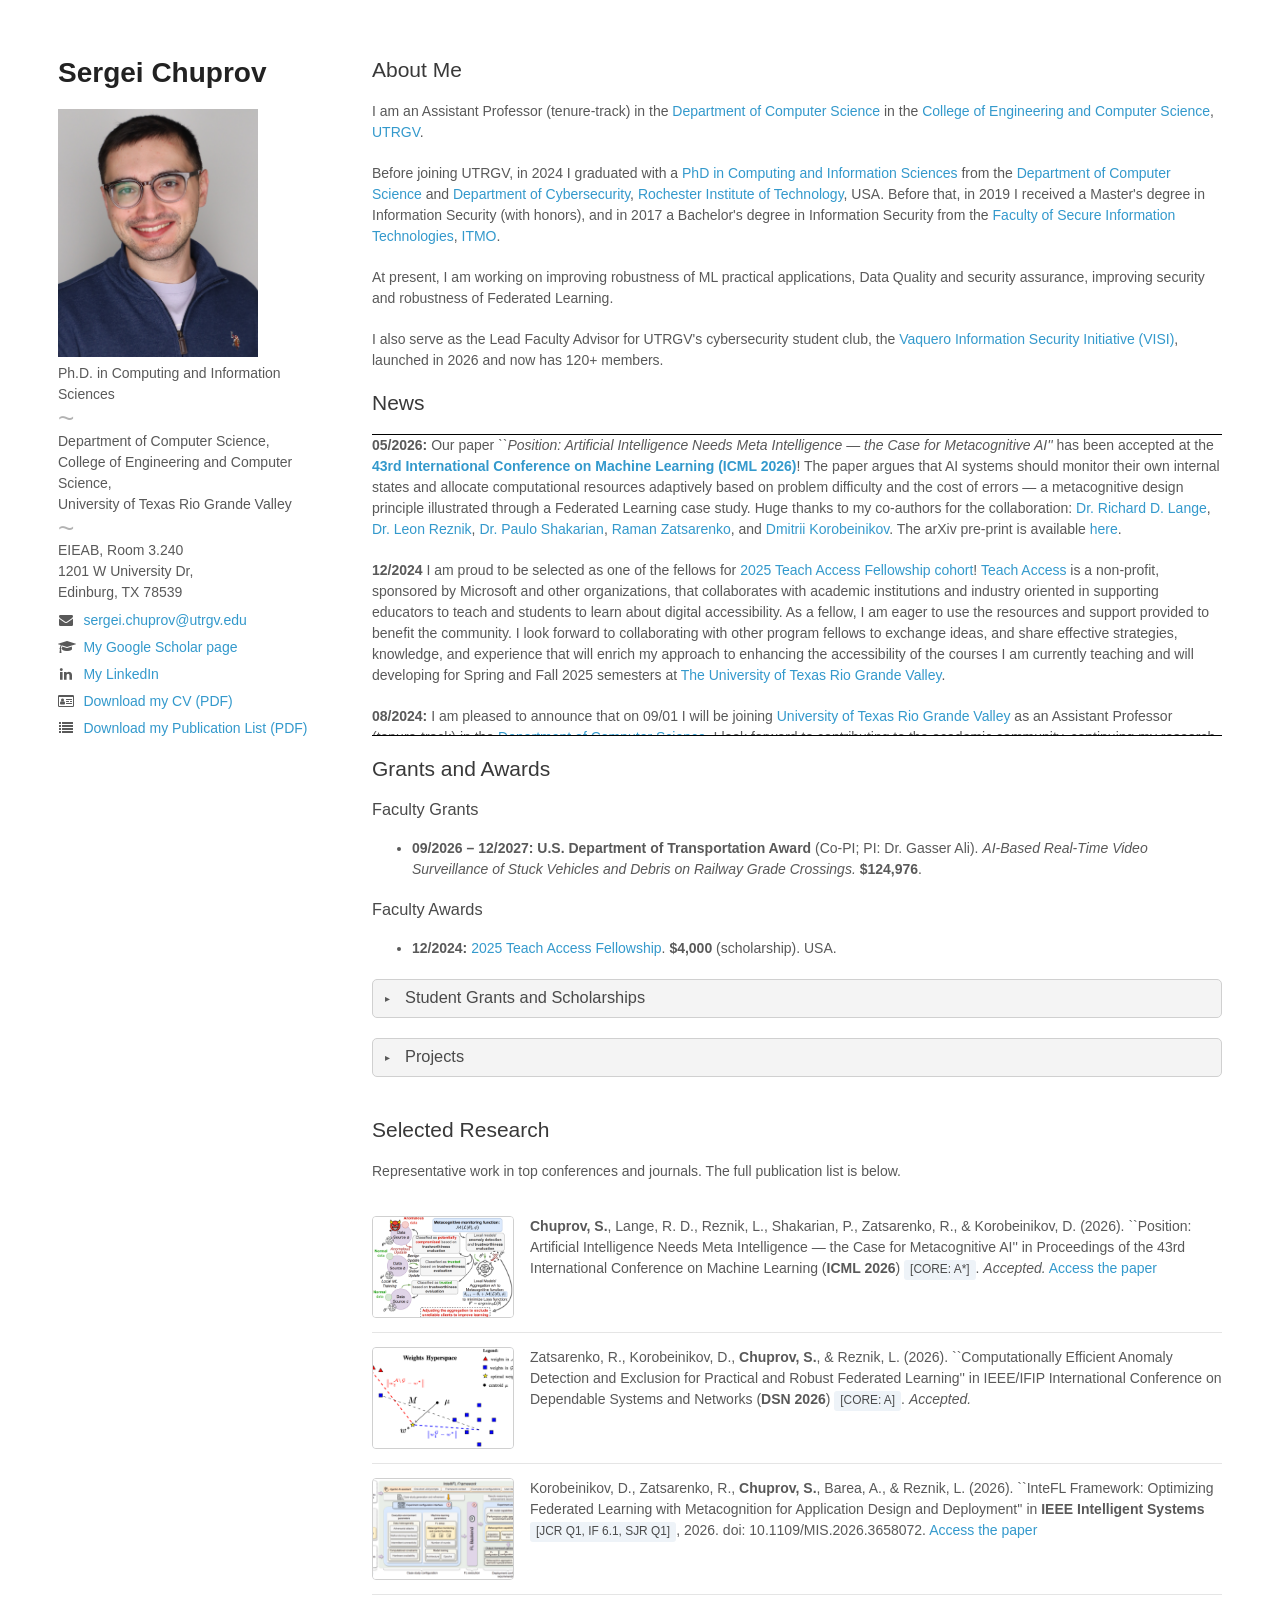
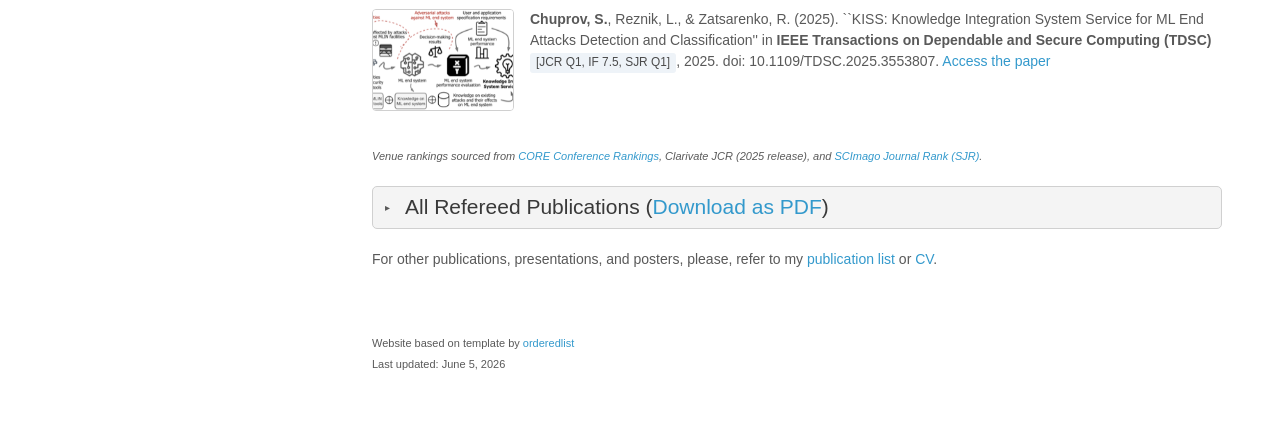
==== index.html @ 22e79136 "feat(web): add 13 project & paper thumbnails (resized to <=400px)" ====
<!doctype html>
<html lang="en">

<head>
  <meta charset="utf-8">
  <meta http-equiv="X-UA-Compatible" content="chrome=1">
  <meta name="keywords" content="Sergei Chuprov">
  <meta name="robots" content="all">
  <title>Sergei Chuprov Homepage</title>

  <link rel="stylesheet" href="assets/css/styles.css">
  <link rel="stylesheet" href="assets/css/pygment_trac.css">
  <link rel="stylesheet" href="assets/css/font-awesome/css/font-awesome.min.css">
  <meta name="viewport" content="width=device-width, initial-scale=1">
  <!--[if lt IE 9]>
    <script src="//html5shiv.googlecode.com/svn/trunk/html5.js"></script>
    <![endif]-->
</head>

<body>
  <a href="#main" class="skip-link">Skip to main content</a>
  <div class="wrapper">
    <header>
      <h1><b>Sergei Chuprov</b></h1>

      <a href="assets/img/u184558.jpg" target="_blank" rel="noopener noreferrer"><img src="assets/img/figures/u184558.jpg" alt="Sergei Chuprov"
          title="Sergei Chuprov" width="200" /></a>
      <p>Ph.D. in Computing and Information Sciences</p>
      <p class="header-divider" aria-hidden="true">~</p>
      <p>Department of Computer Science,<br>
        College of Engineering and Computer Science,<br>
        University of Texas Rio Grande Valley
      </p>
      <p class="header-divider" aria-hidden="true">~</p>
      <p>EIEAB, Room 3.240<br>
        1201 W University Dr,<br>
        Edinburg, TX 78539
      </p>
      <ul class="contact-list">
        <li>
          <i class="fa fa-envelope" aria-hidden="true"></i>
          <span class="sr-only">Email:</span>
          <a href="mailto:sergei.chuprov@utrgv.edu">sergei.chuprov@utrgv.edu</a>
        </li>
        <li>
          <i class="fa fa-graduation-cap" aria-hidden="true"></i>
          <a href="https://scholar.google.com/citations?hl=en&authuser=1&user=IpuSnGwAAAAJ"
            target="_blank" rel="noopener noreferrer">My Google Scholar page</a>
        </li>
        <li>
          <i class="fa fa-linkedin" aria-hidden="true"></i>
          <a href="https://www.linkedin.com/in/sergei-chuprov-889053174/" target="_blank"
            rel="noopener noreferrer">My LinkedIn</a>
        </li>
        <li>
          <i class="fa fa-id-card-o" aria-hidden="true"></i>
          <a href="https://github.com/sergeichuprov/isslab/raw/main/assets/docs/CV_Sergei_Chuprov.pdf"
            target="_blank" rel="noopener noreferrer">Download my CV (PDF)</a>
        </li>
        <li>
          <i class="fa fa-list" aria-hidden="true"></i>
          <a href="https://github.com/sergeichuprov/isslab/raw/main/assets/docs/Publications_Sergei_Chuprov.pdf"
            target="_blank" rel="noopener noreferrer">Download my Publication List (PDF)</a>
        </li>
      </ul>
    </header>
    <section id="main" role="main">
      <h2>About Me</h2>

      <p>I am an Assistant Professor (tenure-track) in the <a href="https://www.utrgv.edu/csci/"
          target="_blank" rel="noopener noreferrer">Department of Computer Science</a> in the <a href="https://www.utrgv.edu/cecs/index.htm"
          target="_blank" rel="noopener noreferrer">College of Engineering and Computer Science</a>, <a href="https://www.utrgv.edu/"
          target="_blank" rel="noopener noreferrer">UTRGV</a>.</p>

      <p>Before joining UTRGV, in 2024 I graduated with a <a
          href="https://www.rit.edu/study/computing-and-information-sciences-phd" target="_blank" rel="noopener noreferrer">PhD in Computing and
          Information Sciences</a> from the <a href="https://www.rit.edu/computing/department-computer-science"
          target="_blank" rel="noopener noreferrer">Department of Computer Science</a> and <a href="https://www.rit.edu/cybersecurity/"
          target="_blank" rel="noopener noreferrer">Department of Cybersecurity</a>, <a href="https://www.rit.edu/" target="_blank" rel="noopener noreferrer">Rochester
          Institute of Technology</a>, USA. Before that, in 2019 I received a Master's degree in Information Security
        (with honors), and in 2017 a Bachelor's degree in Information Security from the <a
          href="https://en.itmo.ru/en/faculty/105/Faculty_of_Secure_Information_Technologies.htm"
          target="_blank" rel="noopener noreferrer">Faculty of Secure Information Technologies</a>, <a href="https://en.itmo.ru/"
          target="_blank" rel="noopener noreferrer">ITMO</a>.</p>

      <p>At present, I am working on improving robustness of ML practical applications, Data Quality and security
        assurance, improving security and robustness of Federated Learning.</p>

      <p>I also serve as the Lead Faculty Advisor for UTRGV's cybersecurity student club, the <a
          href="https://vaqueroisi.org/" target="_blank" rel="noopener noreferrer">Vaquero Information Security
          Initiative (VISI)</a>, launched in 2026 and now has 120+ members.</p>

      <h2 id="news-heading">News</h2>

      <div tabindex="0" role="region" aria-labelledby="news-heading"
        style="height:300px;overflow:scroll;overflow-y:scroll;overflow-x:hidden;border-bottom:1px solid black;border-top:1px solid black;">

        <p><b>05/2026:</b> Our paper <i>``Position: Artificial Intelligence Needs Meta
            Intelligence &mdash; the Case for Metacognitive AI''</i> has been accepted at the <a
            href="https://icml.cc/Conferences/2026" target="_blank" rel="noopener noreferrer"><b>43rd International
              Conference on Machine Learning (ICML 2026)</b></a>! The paper argues that AI systems should monitor
          their own internal states and allocate computational resources adaptively based on problem difficulty and the
          cost of errors &mdash; a metacognitive design principle illustrated through a Federated Learning case study.
          Huge thanks to my co-authors for the collaboration: <a
            href="https://www.rit.edu/directory/rdlvcs-richard-lange" target="_blank"
            rel="noopener noreferrer">Dr.&nbsp;Richard D. Lange</a>, <a href="https://www.cs.rit.edu/~lr/"
            target="_blank" rel="noopener noreferrer">Dr.&nbsp;Leon Reznik</a>, <a
            href="https://ecs.syracuse.edu/faculty-staff/paulo-shakarian" target="_blank"
            rel="noopener noreferrer">Dr.&nbsp;Paulo Shakarian</a>, <a
            href="https://www.linkedin.com/in/raman-zatsarenko/" target="_blank" rel="noopener noreferrer">Raman
            Zatsarenko</a>, and <a href="https://www.linkedin.com/in/dmitrii-korobeinikov" target="_blank"
            rel="noopener noreferrer">Dmitrii Korobeinikov</a>. The arXiv pre-print is available <a
            href="https://arxiv.org/abs/2605.15567" target="_blank" rel="noopener noreferrer">here</a>.</p>

        <p><b>12/2024</b> I am proud to be selected as one of the fellows for <a
            href="https://teachaccess.org/teach-access-fellowship-program/" target="_blank" rel="noopener noreferrer">2025 Teach Access Fellowship
            cohort</a>! <a href="https://teachaccess.org/teach-access-fellowship-program/" target="_blank" rel="noopener noreferrer">Teach
            Access</a> is a non-profit, sponsored by Microsoft and other organizations, that collaborates with academic
          institutions and industry oriented in supporting educators to teach and students to learn about digital
          accessibility. As a fellow, I am eager to use the resources and support provided to benefit the community. I
          look forward to collaborating with other program fellows to exchange ideas, and share effective strategies,
          knowledge, and experience that will enrich my approach to enhancing the accessibility of the courses I am
          currently teaching and will developing for Spring and Fall 2025 semesters at <a href="https://www.utrgv.edu/"
            target="_blank" rel="noopener noreferrer">The University of Texas Rio Grande Valley</a>.</p>

        <p><b>08/2024:</b> I am pleased to announce that on 09/01 I will be joining <a href="https://www.utrgv.edu/"
            target="_blank" rel="noopener noreferrer">University of Texas Rio Grande Valley</a> as an Assistant Professor (tenure-track) in the <a
            href="https://www.utrgv.edu/csci/" target="_blank" rel="noopener noreferrer">Department of Computer Science</a>. I look forward to
          contributing to the academic community, continuing my research in AI/ML security and robustness, and working
          alongside the outstanding faculty team headed by Dr. <a
            href="https://www.utrgv.edu/csci/faculty/emmett-tomai/index.htm" target="_blank" rel="noopener noreferrer">Emmet Tomai</a>, the
          Department Chair.</p>

        <p><b>04/2024:</b> On 04/29, my PhD dissertation defense has commenced (<b>successfully</b>) at RIT. This is an
          important milestone in my life, which has been achieved through the years of hard but truly inspiring,
          passionate, and rewarding work of solving challenging problems and building my unique knowledge and skill
          sets. Success is rarely achieved in isolation, and this dissertation would not have been possible without the
          unwavering support and guidance of a remarkable group of individuals, who significantly contributed to shaping
          and maturing my research endeavor, including my advisor, Dr. <a href="https://www.cs.rit.edu/~lr/"
            target="_blank" rel="noopener noreferrer">Leon Reznik</a>, and my PhD dissertation committee members: Dr. <a
            href="https://www.rit.edu/directory/ixdics-ivan-de-oliveira-nunes" target="_blank" rel="noopener noreferrer">Ivan De Oliveira
            Nunes</a>, Dr. <a href="https://www.rit.edu/directory/sprics-stanislaw-radziszowski"
            target="_blank" rel="noopener noreferrer">Stanislaw Radziszowski</a>, and Dr. <a
            href="https://www.sacredheart.edu/phonebook/igor-khokhlov.php" target="_blank" rel="noopener noreferrer">Igor Khohklov</a>.
          I extend my deepest gratitude for the help in maturing myself as a researcher, and for the opportunity to have
          a collaboration with them to: Dr. Ernest Fokoue, Dr. Richard Zanibbi, Dr. Roman Yampolskiy, Dr. Sergey
          Lyshevski, Dr. Garegin Grigoryan, Dr. Haibo Yang, Dr. Ilia Viksnin, Dr. Igor Komarov, Raman Zatsarenko,
          Dmitrii Korobeinikov, Harshil Patel, Anirudh Narayanan, Shivam Mahajan, Chirayu Anil Marathe, Moinuddin Memon,
          Kartavya Manojbhai Bhatt, Rahul Ganesh, Matthew Hyland, John Flory, Antoun Obeid, Akshaya Nandkishor Satam,
          Srujan Shetty, Ruslan Gataullin, Iuliia Kim, Egor Marinenkov, Pavel Belyaev, Evgenii Neverov, Nikita Tursukov,
          Eduard Lazarev, Timofey Melnikov, Maria Usova, Julia Lyakhovenko, Dr. Kseniya Salakhutdinova, and many others.
          <b>To all of you, my deepest gratitude!</b>
          <br>
          <a href="assets/img/figures/photo_2024-07-29_18-12-20.jpg" target="_blank" rel="noopener noreferrer"><img
              src="assets/img/figures/photo_2024-07-29_18-12-20.jpg" alt="Graduation photo" height="240"></a>
        </p>

        <p><b>09/2023:</b> I am excited to announce that Dr. <a href="https://www.cs.rit.edu/~lr/"
            target="_blank" rel="noopener noreferrer">Reznik</a> and myself are starting our new (2023-2026) research project funded by NSF:
          <b>Collaborative research: IDEAS lab: ETAUS: Smarter Microbial Observatories for Realtime ExperimentS
            (SMORES).</b> This big ($1.5M) project will be performed in collaboration between Harvard University, RIT,
          Florida International University and University of Georgia. It involves studies and practical work in biology,
          AI and engineering as well as field underwater experiments in Florida and California. The project will study
          marine sediments, which play a critical role in natural carbon sequestration. We propose to develop a novel
          seafloor sensor/sampler array to better understand how tidal pumping and subsurface currents influence
          seafloor oxygenation and sedimentary carbon cycling. Our team will be responsible for developing smarter
          control systems that use ML models and techniques to understand how to make intelligent predictions about when
          and where to best sense/sample based on the historical and real-time data.
        </p>

        <p><b>06/2023:</b> On 06/14, I had the opportunity to serve as a <a href="assets/img/Certificate.png"
            target="_blank" rel="noopener noreferrer">volunteer judge</a> for the students' science projects presented at the international <a
            href="https://geniusolympiad.org/index.html" target="_blank" rel="noopener noreferrer">GENIUS Olympiad</a> held at RIT. With students
          coming from all over the world, the event was an amazing platform for cultural exchange and development! The
          opportunity to serve as a judge was extremely beneficial for me in various ways. I was excited and pleased to
          enhance my knowledge about approaches to sustainable environmental problems in different world regions, as
          well as improve my skills in project evaluation and grading, which I will definitely leverage in my future
          career. I had a chance to talk with many students about their projects, and I was astonished by their
          confidence, knowledge, and the employed efforts on the problems they are working on! I firmly believe that
          such olympiads and contests are indeed fundamental and advantageous in the early stage to motivate future
          professionals in their endeavors to make our world better.</p>

        <p><b>06/2023:</b> From 06/05 to 06/06 I had a great opportunity to present our recent research results at the
          <a href="https://cai.ieee.org/2023/" target="_blank" rel="noopener noreferrer">IEEE CAI 2023</a> conference happened in Santa Clara, CA.
          I presented two research papers there: <i>Federated Learning for Robust Computer Vision in Intelligent
            Transportation Systems (Chuprov, S., <a href="https://www.linkedin.com/in/kartavyabhatt/"
              target="_blank" rel="noopener noreferrer">Bhatt, K.M.</a>, & <a href="https://www.rit.edu/directory/lrvcs-leon-reznik"
              target="_blank" rel="noopener noreferrer">Reznik, L.</a>)</i>; and <i>Federated Learning with Trust Evaluation for Industrial
            Applications (Chuprov, S., <a href="https://www.linkedin.com/in/moinuddin-memon/" target="_blank" rel="noopener noreferrer">Memon,
              M.</a>, & <a href="https://www.rit.edu/directory/lrvcs-leon-reznik" target="_blank" rel="noopener noreferrer">Reznik, L.</a>)</i>.
          The second paper was included into the <b>10 best conference's papers list</b> based on the reviews, and
          <b>was selected for the oral presentation</b> during the technical sessions. I want to express the most
          sincere gratitude to the IEEE CAI'23 organizers and reviewers for this incredible privilege, and to the
          amazing public for their attention and the chance to obtain useful feedback and aspects for the future work
          from the Q&A discussion. In addition, I want to congratulate my co-authors and thank them for their valuable
          contributions: Kartavya, Moinuddin, and Dr. Reznik! Without you, these papers would not be possible.

          <br>

          <a href="assets/img/figures/HBP04802.jpg" target="_blank" rel="noopener noreferrer"><img src="assets/img/figures/HBP04802_optimized.jpg"
              alt="Photo from the CAI'23 (1)" width="300" loading="lazy"></a>
          <a href="assets/img/figures/HBP05993.jpg" target="_blank" rel="noopener noreferrer"><img src="assets/img/figures/HBP05993_optimized.jpg"
              alt="Photo from the CAI'23 (2)" width="300" loading="lazy"></a>

        </p>

        <p><b>05/2023:</b> Our paper, ``<a href="https://www.mdpi.com/2076-3417/13/9/5735" target="_blank" rel="noopener noreferrer">Robust
            Autonomous Vehicle Computer-Vision-Based Localization in Challenging Environmental Conditions</a>'' has been
          finally published in the ``<a
            href="https://www.mdpi.com/journal/applsci/special_issues/Autonomous_Transport_Vehicles"
            target="_blank" rel="noopener noreferrer">Challenges in the Guidance, Navigation and Control of Autonomous and Transport
            Vehicles</a>'' <em><b><span style="color: #ff0000">Special Issue</span></b></em>, MDPI Applied Sciences
          Journal.</p>

        <p><b>04/2023:</b> From 04/21 to 04/22 I had been privileged to participate in <a
            href="https://community.amstat.org/rochester/events/upstats-2023" target="_blank" rel="noopener noreferrer">UPSTAT 2023 conference</a>
          that took place at the Rochester Institute of Technology. At the event, I presented our work ``Enhancing
          Federated Learning Security with Reputation and Trust-Based Indicators'' authored by myself, Prof. Leon
          Reznik, and Moinuddin Memon (both affiliated with RIT). I am thrilled to announce that <b>our work won the
            Gold Medal</b> in the poster session! I want to express our deep gratitude to the UPSTAT'23 Organizing
          Committee and to all conference's participants!</p>

        <p><b>01/2023:</b> From 01/23 to 01/27 I had an honor to participate in <a
            href="https://www.powderwireless.net/mww2023" target="_blank" rel="noopener noreferrer">POWDER-RENEW Mobile and Wireless Week 2023</a>
          at the University of Utah, Salt Lake City. The event was diligently organized by the POWDER team and was full
          of novel and useful knowledge and hands-on practical tutorials on how to work with the POWDER platform. POWDER
          team-members were really friendly and eager to help in case of any questions and issues. During the event, I
          have developed both my personal skills and knowledge, and also new collaborations with other participants,
          which will definitely help me to advance my further research. Greatly appreciate POWDER team vigilance and
          organization, and looking forward to the next year event!

          <br>

          <a href="assets/img/PWDR_1.jpeg" target="_blank" rel="noopener noreferrer"><img src="assets/img/PWDR_1_optimized.jpg"
              alt="Photo from the MWW2023 (1)" width="300" loading="lazy"></a>
          <a href="assets/img/PWDR_2.jpeg" target="_blank" rel="noopener noreferrer"><img src="assets/img/PWDR_2_optimized.jpg"
              alt="Photo from the MWW2023 (2)" width="300" loading="lazy"></a>

        </p>

        <p><b>11/2022:</b> From 10/30 to 11/02 I had an amazing time in Dallas, TX, participating in 2022 IEEE Sensors
          conference. Any conference is about people, and the Sensors community definitely proves this thesis! So many
          engaging talks and interesting speakers. I also presented our two papers, which you can find below in
          Conference Proceedings section.</p>

        <p><b>08/2022:</b> I am happy to announce that our paper ``<a
            href="https://www.mdpi.com/2073-8994/14/8/1580/htm" target="_blank" rel="noopener noreferrer">Study on Destructive Informational
            Impact in Unmanned Aerial Vehicles Intergroup Communication</a>'' has been finally published in the MDPI
          Symmetry Journal's Special Issue <em>``Symmetry in Distributed Algorithms and Parallel Algorithms and Their
            Applications''</em>. I want to thank all the co-authors contributed to this paper: Egor, Nikita, Iuliia, and
          Ilia - congrats!</p>

        <p><b>07/2022:</b> Congrats to my colleague, Dr. <a href="https://www.researchgate.net/profile/Ilia-Viksnin"
            target="_blank" rel="noopener noreferrer">Ilia Viksnin</a>, who have recently published his co-authored book in Russian:
          <em>``Unmanned Aerial Vehicles Safety: Informational, Functional and Criminal Law Aspects''</em>! The book
          discusses issues in understanding the responsibility for unmanned autonomous vehicles safety accidents, and
          proposes interesting insights related to the topic. I also contributed to the book publishing process by
          assisting with the editing and proofreading. Please, use <a href="http://www.igpran.ru/newsall/8752/"
            target="_blank" rel="noopener noreferrer">this link</a> for the reference.
        </p>

        <p><b>05/2022:</b> I am happy to announce that I have completed my first Ph.D. year at RIT and successfully
          passed the Research Potential Assessment. I want to kindly thank all who have been helping me in this journey,
          especially, my pre-assessment committee members: Dr. <a
            href="https://www.rit.edu/directory/ixdics-ivan-de-oliveira-nunes" target="_blank" rel="noopener noreferrer">De Oliveira Nunes</a>,
          Dr. <a href="https://www.rit.edu/directory/sprics-stanislaw-radziszowski" target="_blank" rel="noopener noreferrer">Radziszowski</a>,
          and my advisor Dr. <a href="https://www.cs.rit.edu/~lr/" target="_blank" rel="noopener noreferrer">Reznik</a>.</p>

        <p><b>08/2021:</b> I am starting my Ph.D. in Computing and Information Sciences at RIT, under the supervision of
          Prof. <a href="https://www.cs.rit.edu/~lr/" target="_blank" rel="noopener noreferrer">Leon Reznik</a>.</p>
      </div>

      <br>

      <h2>Grants and Awards</h2>

      <h3>Faculty Grants</h3>
      <ul>
        <li><b>09/2026 &ndash; 12/2027:</b> <b>U.S. Department of Transportation Award</b> (Co-PI; PI: Dr. Gasser Ali).
          <em>AI-Based Real-Time Video Surveillance of Stuck Vehicles and Debris on Railway Grade Crossings.</em>
          <b>$124,976</b>.</li>
      </ul>

      <h3>Faculty Awards</h3>
      <ul>
        <li><b>12/2024:</b> <a href="https://teachaccess.org/teach-access-fellowship-program/" target="_blank"
            rel="noopener noreferrer">2025 Teach Access Fellowship</a>. <b>$4,000</b> (scholarship). USA.</li>
      </ul>

      <details class="collapsible-section">
        <summary><h3>Student Grants and Scholarships</h3></summary>
        <ul>
          <li><b>08/2022:</b> <b>Amazon AWS Cloud Credit for Research</b> (sole PI). Awarded an AWS research
            promotional credit for one year. <b>$4,000</b>. Rochester, NY, USA.</li>
          <li><b>06/2023:</b> IEEE CAI 2023 Student Conference Grant. Santa Clara, CA, USA.</li>
          <li><b>01/2023:</b> NSF grant that covers participation in <a href="https://www.powderwireless.net/mww2023"
              target="_blank" rel="noopener noreferrer">POWDER-RENEW Mobile and Wireless Week 2023</a>. Salt Lake
            City, UT, USA.</li>
          <li><b>05/2022:</b> IEEE INFOCOM Student Conference Grant. London, UK.</li>
          <li><b>2021&ndash;2023:</b> Rochester Institute of Technology PhD Research and Tuition Scholarship
            (3 years). Rochester, NY, USA.</li>
          <li><b>07/2022, 10/2019:</b> Saint-Petersburg's Academic and Industrial Institutions Students' Grant
            (2 times). St. Petersburg, Russia.</li>
          <li><b>05/2021:</b> Scholarship of the Russian Federation President for Students of Higher Education
            Universities Studying Abroad in 2021/2022 Academic Year. <b>$16,400</b>. St. Petersburg, Russia.</li>
          <li><b>2021, 2022:</b> Scholarship of the Russian Federation President and Government for the Students of
            Priority Education Directions (2 times). St. Petersburg, Russia.</li>
          <li><b>09/2019:</b> Scholarship of the Russian Federation Government. St. Petersburg, Russia.</li>
        </ul>
      </details>

      <div id="content">

        <details class="collapsible-section">
          <summary><h3>Projects</h3></summary>
          <ul class="project-list">
            <li class="project-item">
              <img class="project-thumb" src="assets/img/thumbnails/AI%20Based%20Real%20Time%20Video%20Surveillance%20of%20Stuck%20Vehicles%20and%20Debris%20on%20Railway%20Grade%20Crossings.png" alt=""
                onerror="this.onerror=null;this.src='assets/img/thumbnails/_placeholder.svg'" loading="lazy">
              <div class="project-text">
                <b>AI-Based Real-Time Video Surveillance of Stuck Vehicles and Debris on Railway Grade Crossings</b>
                (September 2026 - December 2027)
                <p>In this project, we develop AI/ML-based computer vision methods and software tools for real-time
                  detection of stuck vehicles and debris on railway grade crossings, improving railway safety and
                  reducing incident response times. I serve as Co-PI alongside the PI, Dr. Gasser Ali. The project is
                  supported by the U.S. Department of Transportation, $124,976.</p>
              </div>
            </li>

            <li class="project-item">
              <img class="project-thumb" src="assets/img/thumbnails/InteFL%20Framework%20Optimizing%20Federated%20Learning%20with%20Metacognition%20for%20Application%20Design%20and%20Deployment.png" alt=""
                onerror="this.onerror=null;this.src='assets/img/thumbnails/_placeholder.svg'" loading="lazy">
              <div class="project-text">
                <b>InteFL: Federated Learning Execution Framework</b> (2024 - present)
                <p>An open-source software framework for designing, deploying, and experimenting with Federated
                  Learning applications, with first-class support for integrating <em>metacognitive capabilities</em>
                  &mdash; allowing FL systems to monitor their own internal states, allocate resources adaptively, and
                  detect anomalous behavior across federated clients. The framework underpins our recent research
                  published at <b>ICML 2026</b> and in <b>IEEE Intelligent Systems</b>.<br>
                  <b>[<a href="https://github.com/dmitrykoro/fl-execution-framework" target="_blank"
                      rel="noopener noreferrer">GitHub: InteFL Framework</a>], [<a
                      href="https://arxiv.org/abs/2605.15567" target="_blank" rel="noopener noreferrer">ICML 2026
                      paper</a>], [<a href="https://ieeexplore.ieee.org/abstract/document/11366920" target="_blank"
                      rel="noopener noreferrer">IEEE Intelligent Systems paper</a>]</b>
                </p>
              </div>
            </li>

            <li class="project-item">
              <img class="project-thumb" src="assets/img/thumbnails/smores.png" alt=""
                onerror="this.onerror=null;this.src='assets/img/thumbnails/_placeholder.svg'" loading="lazy">
              <div class="project-text">
                <b>Collaborative research: IDEAS lab: ETAUS: Smarter Microbial Observatories for Realtime ExperimentS
                  (SMORES)</b> (2023 - present)
                <p>I contribute as a volunteer collaborator to this project, which involves the collaboration between
                  Harvard University, RIT, Florida International University, and the University of Georgia to study
                  marine sediments and their role in natural carbon sequestration, using AI and ML to optimize data
                  collection and predictions during field experiments. The project is supported by NSF award #2321652.
                </p>
              </div>
            </li>

            <li class="project-item">
              <img class="project-thumb" src="assets/img/thumbnails/Enhancing%20Security%20and%20Privacy%20of%20the%20Conventional%20Federated%20Learning.png" alt=""
                onerror="this.onerror=null;this.src='assets/img/thumbnails/_placeholder.svg'" loading="lazy">
              <div class="project-text">
                <b>Enhancing Security and Privacy of the Conventional Federated Learning</b> (September 2022 - July
                2024)
                <p>Our research introduces a Reputation and Trust-based technique to enhance Federated Learning (FL)
                  for industrial applications, addressing issues with anomalous local data. We validate our approach
                  using financial data, demonstrating its effectiveness. We also explore FL for robust computer vision
                  applications in Intelligent Transportation Systems (ITSs), evaluating model performance under varying
                  Data Quality conditions and providing recommendations for improved FL-based ITS solutions. The
                  project is supported by the United States Military Academy (USMA) and is accomplished under Grant
                  Number W911NF-20-1-0337.<br>
                  <b>[<a href="https://ieeexplore.ieee.org/document/10195142" target="_blank"
                      rel="noopener noreferrer">IEEE CAI 2023 - Trust Evaluation paper</a>], [<a
                      href="https://ieeexplore.ieee.org/document/10195053" target="_blank"
                      rel="noopener noreferrer">IEEE CAI 2023 - Federated CV paper</a>], [<a
                      href="https://ieeexplore.ieee.org/abstract/document/10578970" target="_blank"
                      rel="noopener noreferrer">IEEE AIIoT 2024 - Edge Training paper</a>], [<a
                      href="https://ieeexplore.ieee.org/abstract/document/10578967" target="_blank"
                      rel="noopener noreferrer">IEEE AIIoT 2024 - Trust-Based Anomaly Detection paper</a>], [<a
                      href="https://patents.google.com/patent/WO2024155819A1" target="_blank"
                      rel="noopener noreferrer">WIPO patent (WO2024155819A1)</a>]</b>
                </p>
              </div>
            </li>

            <li class="project-item">
              <img class="project-thumb" src="assets/img/thumbnails/Developing%20Methods%20and%20Tools%20for%20Machine%20Learning%20Robustness%20Assurance%20under%20Vulnerable%20Cyberinfrastructure%20and%20Varying%20Data%20Quality.png" alt=""
                onerror="this.onerror=null;this.src='assets/img/thumbnails/_placeholder.svg'" loading="lazy">
              <div class="project-text">
                <b>Developing Methods and Tools for Machine Learning Robustness Assurance under Vulnerable
                  Cyberinfrastructure and Varying Data Quality</b> (May 2022 - April 2024)
                <p>In this project, we develop methods and tools for enhancing ML applications robustness and security
                  of ML Integrated with Network (MLIN) systems. In contrast to other approaches, we consider MLINs
                  from the system integration perspective, and propose methods that tie MLIN components together into
                  an interrelated structure with the goal to improve its robustness to Data Quality variations. We
                  examined practical ML application use cases and employed real wireless network transmission with the
                  help of the <a href="https://powderwireless.net/" target="_blank" rel="noopener noreferrer">POWDER</a>
                  platform. The project is supported by the grant from the U.S. CRDF Global, award #G-202102-67515.<br>
                  <b>[<a href="https://ieeexplore.ieee.org/abstract/document/9798388" target="_blank"
                      rel="noopener noreferrer">IEEE INFOCOM 2022 paper</a>], [<a
                      href="https://ieeexplore.ieee.org/abstract/document/10279698" target="_blank"
                      rel="noopener noreferrer">IEEE ICC 2023 paper</a>], [<a
                      href="https://patents.google.com/patent/WO2024059625A1" target="_blank"
                      rel="noopener noreferrer">WIPO patent (WO2024059625A1)</a>]</b>
                </p>
              </div>
            </li>

            <li class="project-item">
              <img class="project-thumb" src="assets/img/thumbnails/Partisan%20Telegram%20Application%20and%20Operational%20Security%20Assessment.png" alt=""
                onerror="this.onerror=null;this.src='assets/img/thumbnails/_placeholder.svg'" loading="lazy">
              <div class="project-text">
                <b>Partisan Telegram Application and Operational Security Assessment</b> (February 2022 - July 2022)
                <p>In this project, we developed an open-source <a
                    href="https://public.opentech.fund/documents/Vulnerability_Assessment_Report_-_OpenTech_Fund_2.pdf"
                    target="_blank" rel="noopener noreferrer">report</a> on comprehensive security assessment of the
                  <a href="https://github.com/wrwrabbit/Partisan-Telegram-Android" target="_blank"
                    rel="noopener noreferrer">Partisan Telegram Android OS application</a>; conducted functional
                  analysis of the application's source code; investigated and verified vulnerabilities that
                  jeopardized user's privacy. The project was supported by the <a
                    href="https://www.opentech.fund/news/an-application-and-operational-security-assessment-of-partisan-telegram/"
                    target="_blank" rel="noopener noreferrer">Open Technology Fund</a>.<br>
                  <b>[<a
                      href="https://public.opentech.fund/documents/Vulnerability_Assessment_Report_-_OpenTech_Fund_2.pdf"
                      target="_blank" rel="noopener noreferrer">report</a>]</b>
                </p>
              </div>
            </li>

            <li class="project-item">
              <img class="project-thumb" src="assets/img/thumbnails/Enhancing%20Sensor%20Network%20Security%20with%20Reputation%20and%20Trust-Based%20Technique.png" alt=""
                onerror="this.onerror=null;this.src='assets/img/thumbnails/_placeholder.svg'" loading="lazy">
              <div class="project-text">
                <b>Enhancing Sensor Network Security with Reputation and Trust-Based Technique</b> (May 2021 - August
                2021)
                <p>In this project, we developed software and hardware tools that allow: modeling the communication
                  between real sensor devices; modeling malicious attacks against the quality of the communicated
                  data; verifying the effectiveness of the developed security solutions. The project was supported by
                  the Ministry of Science and Higher Education of the Russian Federation, #075-01024-21-02 (project
                  FSEE-2021-0014).<br>
                  <b>[<a href="https://ieeexplore.ieee.org/document/9592379" target="_blank"
                      rel="noopener noreferrer">IEEE SMDS 2021 paper</a>]</b>
                </p>
              </div>
            </li>

            <li class="project-item">
              <img class="project-thumb" src="assets/img/thumbnails/Development%20of%20Hardware%20and%20Software%20Modules%20for%20Critical%20Objects%20Monitoring%20over%20the%20Conditions%20of%20Uncertainty%20and%20Data%20Incompleteness%20for%20Malicious%20Attacks%20Prevention%20and%20Mitigation.png" alt=""
                onerror="this.onerror=null;this.src='assets/img/thumbnails/_placeholder.svg'" loading="lazy">
              <div class="project-text">
                <b>Development of Hardware and Software Modules for Critical Objects Monitoring over the Conditions of
                  Uncertainty and Data Incompleteness for Malicious Attacks Prevention and Mitigation</b> (September
                2019 - October 2020)
                <p>In this project, we developed intelligent security evaluation models, risk evaluation models and
                  methods, and software and hardware prototypes aimed at: detecting and preventing malicious attacks
                  against environmental sensor devices; decreasing ecological risks by predicting air pollutant
                  distribution areas. The project was conducted in a collaboration with industrial companies, and the
                  solutions were implemented by Murmansk Commercial Seaport OAO, Russia. The work was supported by the
                  Ministry of Science and Higher Education of the Russian Federation under the agreement
                  #05.605.21.0189.</p>
              </div>
            </li>

            <li class="project-item">
              <img class="project-thumb" src="assets/img/thumbnails/Development%20of%20a%20Quantum%20Secure%20Hybrid%20Platform%20for%20Distributed%20Cyber-Physical%20Systems%20Control.png" alt=""
                onerror="this.onerror=null;this.src='assets/img/thumbnails/_placeholder.svg'" loading="lazy">
              <div class="project-text">
                <b>Development of a Quantum Secure Hybrid Platform for Distributed Cyber-Physical Systems Control</b>
                (May 2018 - August 2019)
                <p>In this project, we developed multi-agent based security models and methods for mobile robotic
                  system equipped with quantum key generation facilities, and mobile robotic devices prototypes,
                  implemented at ITMO University, Russia, for further research and educational purposes. The work was
                  supported by the Government of Russian Federation, Grant 074-U01.</p>
              </div>
            </li>

            <li class="project-item">
              <img class="project-thumb" src="assets/img/thumbnails/Development%20of%20Experimental%20Testbed%20for%20Smart%20City%20Control%20and%20Security%20Algorithms%20Research%20and%20Verification.png" alt=""
                onerror="this.onerror=null;this.src='assets/img/thumbnails/_placeholder.svg'" loading="lazy">
              <div class="project-text">
                <b>Development of Experimental Testbed for Smart City Control and Security Algorithms Research and
                  Verification</b> (May 2018 - March 2019)
                <p>In this project, we developed physical testbed equipped with IoT communication facilities and 10
                  autonomous vehicle models for security and optimization algorithms testing and verification.<br>
                  <b>[<a href="https://www.mdpi.com/1996-1073/12/23/4527" target="_blank"
                      rel="noopener noreferrer">Energies 2019 paper</a>], [<a
                      href="https://ieeexplore.ieee.org/document/9221258" target="_blank"
                      rel="noopener noreferrer">IEEE WF-IoT 2020 paper</a>], [<a
                      href="https://vk.com/video-175152723_456239017" target="_blank"
                      rel="noopener noreferrer">video</a>]</b>
                </p>
              </div>
            </li>
          </ul>
        </details>

        <br>

        <h2>Selected Research</h2>
        <p>Representative work in top conferences and journals. The full publication list is below.
        </p>
        <ul class="selected-publications">
          <li>
            <img class="pub-thumb" src="assets/img/thumbnails/Position%20Artificial%20Intelligence%20Needs%20Meta%20Intelligence%20the%20Case%20for%20Metacognitive%20AI.png" alt=""
              onerror="this.onerror=null;this.src='assets/img/thumbnails/_placeholder.svg'" loading="lazy">
            <div class="pub-text">
              <b>Chuprov, S.</b>, Lange, R. D., Reznik, L., Shakarian, P., Zatsarenko, R., & Korobeinikov, D. (2026).
              ``Position: Artificial Intelligence Needs Meta Intelligence &mdash; the Case for Metacognitive AI'' in
              Proceedings of the 43rd International Conference on Machine Learning (<b>ICML 2026</b>) <span
                class="venue-rank">[CORE: A*]</span>. <em>Accepted.</em>
              <a href="https://arxiv.org/abs/2605.15567" target="_blank" rel="noopener noreferrer">Access the paper</a>
            </div>
          </li>
          <li>
            <img class="pub-thumb" src="assets/img/thumbnails/Computationally%20Efficient%20Anomaly%20Detection%20and%20Exclusion%20for%20Practical%20and%20Robust%20Federated%20Learning.png" alt=""
              onerror="this.onerror=null;this.src='assets/img/thumbnails/_placeholder.svg'" loading="lazy">
            <div class="pub-text">
              Zatsarenko, R., Korobeinikov, D., <b>Chuprov, S.</b>, & Reznik, L. (2026). ``Computationally Efficient
              Anomaly Detection and Exclusion for Practical and Robust Federated Learning'' in IEEE/IFIP International
              Conference on Dependable Systems and Networks (<b>DSN 2026</b>) <span class="venue-rank">[CORE:
                A]</span>. <em>Accepted.</em>
            </div>
          </li>
          <li>
            <img class="pub-thumb" src="assets/img/thumbnails/InteFL%20Framework%20Optimizing%20Federated%20Learning%20with%20Metacognition%20for%20Application%20Design%20and%20Deployment.png" alt=""
              onerror="this.onerror=null;this.src='assets/img/thumbnails/_placeholder.svg'" loading="lazy">
            <div class="pub-text">
              Korobeinikov, D., Zatsarenko, R., <b>Chuprov, S.</b>, Barea, A., & Reznik, L. (2026). ``InteFL Framework:
              Optimizing Federated Learning with Metacognition for Application Design and Deployment'' in <b>IEEE
                Intelligent Systems</b> <span class="venue-rank">[JCR Q1, IF 6.1, SJR Q1]</span>, 2026. doi:
              10.1109/MIS.2026.3658072. <a href="https://ieeexplore.ieee.org/abstract/document/11366920" target="_blank"
                rel="noopener noreferrer">Access the paper</a>
            </div>
          </li>
          <li>
            <img class="pub-thumb" src="assets/img/thumbnails/KISS%20Knowledge%20Integration%20System%20Service%20for%20ML%20End%20Attacks%20Detection%20and%20Classification.png" alt=""
              onerror="this.onerror=null;this.src='assets/img/thumbnails/_placeholder.svg'" loading="lazy">
            <div class="pub-text">
              <b>Chuprov, S.</b>, Reznik, L., & Zatsarenko, R. (2025). ``KISS: Knowledge Integration System Service for
              ML End Attacks Detection and Classification'' in <b>IEEE Transactions on Dependable and Secure Computing
                (TDSC)</b> <span class="venue-rank">[JCR Q1, IF 7.5, SJR Q1]</span>, 2025. doi:
              10.1109/TDSC.2025.3553807. <a href="https://ieeexplore.ieee.org/abstract/document/10937050"
                target="_blank" rel="noopener noreferrer">Access the paper</a>
            </div>
          </li>
        </ul>
        <p><small><em>Venue rankings sourced from <a href="https://portal.core.edu.au/conf-ranks/" target="_blank"
                rel="noopener noreferrer">CORE Conference Rankings</a>, Clarivate JCR (2025 release), and <a
                href="https://www.scimagojr.com/" target="_blank" rel="noopener noreferrer">SCImago Journal Rank
                (SJR)</a>.</em></small></p>

        <details class="collapsible-section">
          <summary><h2>All Refereed Publications (<a
                href="https://github.com/sergeichuprov/isslab/raw/main/assets/docs/Publications_Sergei_Chuprov.pdf"
                target="_blank" rel="noopener noreferrer">Download as PDF</a>)</h2></summary>

        <h3>Patents</h3>
        <ol class="journal">
          <li>Reznik, L., & <b>Chuprov, S.</b> ``Excluding Compromised Local Units from Receiving Global Parameters
            in Federated Learning Systems'', WIPO Publication No. <a
              href="https://patents.google.com/patent/WO2024155819A1" target="_blank"
              rel="noopener noreferrer">WO2024155819A1</a>, published July 25, 2024. <em>Filed by Rochester Institute
              of Technology; priority date January 19, 2023.</em></li>
          <li>Reznik, L., & <b>Chuprov, S.</b> ``Network Adjustment Based on Machine Learning End System Performance
            Monitoring Feedback'', WIPO Publication No. <a
              href="https://patents.google.com/patent/WO2024059625A1" target="_blank"
              rel="noopener noreferrer">WO2024059625A1</a>, published March 21, 2024. <em>Filed by Rochester Institute
              of Technology; priority date September 14, 2022.</em></li>
        </ol>

        <h3>Books & Book Chapters</h3>
        <ol class="journal">
          <li><b>Chuprov, S.</b>, Zatsarenko, R., & Reznik, L. (2025) ``mLINK: Machine Learning Integration with Network
            and Knowledge'' in Metacognitive Artificial Intelligence, eds. Shakarian, P. & Wei, H. Cambridge University
            Press, September 2025, Chapter 16, pp. 264-275. doi: 10.1017/9781009522472. <a
              href="https://www.cambridge.org/core/books/metacognitive-artificial-intelligence/480C122CA4645E8790DBE9FE09330F62"
              target="_blank" rel="noopener noreferrer">Access the paper</a></li>
        </ol>

        <h3>Reprints</h3>
        <ol class="journal">
          <li><b>Chuprov, S.</b>, Belyaev, P., Gataullin, R., Reznik, L., Neverov, E., & Viksnin, I. (2024) ``Robust
            Autonomous Vehicle Computer-Vision-Based Localization in Challenging Environmental Conditions'' in Applied
            Sciences. 2024, pp. 34-48., doi: doi.org/10.3390/books978-3-7258-2184-6. Reprint of the Special Issue
            ``Challenges in the Guidance, Navigation and Control of Autonomous and Transport Vehicles'' that was
            published in Applied Sciences in 2023. <a
              href="https://www.mdpi.com/books/reprint/9926-challenges-in-the-guidance-navigation-and-control-of-autonomous-and-transport-vehicles"
              target="_blank" rel="noopener noreferrer">Access the paper</a></li>
        </ol>

        <h3>Journal Publications</h3>
        <ol class="journal">
          <li>Korobeinikov, D., Zatsarenko, R., <b>Chuprov, S.</b>, Barea, A., & Reznik, L. (2026). ``InteFL
            Framework: Optimizing Federated Learning with Metacognition for Application Design and Deployment'' in IEEE
            Intelligent Systems. 2026. doi: 10.1109/MIS.2026.3658072. <a
              href="https://ieeexplore.ieee.org/abstract/document/11366920" target="_blank" rel="noopener noreferrer">Access the paper</a> (<em><b><span
                  style="color: #ff0000">Published in Special Issue</span></b></em>)</li>
          <li><b>Chuprov, S.</b>, Reznik, L., & Zatsarenko, R. (2025). ``KISS: Knowledge Integration System Service for
            ML End Attacks Detection and Classification'' in IEEE Transactions on Dependable and Secure Computing. 2025,
            pp. 1-12. doi: 10.1109/TDSC.2025.3553807. <a href="https://ieeexplore.ieee.org/abstract/document/10937050"
              target="_blank" rel="noopener noreferrer">Access the paper</a></li>

          <li><b>Chuprov, S.</b>, Zatsarenko, R., Reznik, L., & Khokhlov, I. (2024). ``Data Quality Based Intelligent
            Instrument Selection with Security Integration'' in ACM Journal of Data and Information Quality. 2024, vol.
            16, no. 3, pp. 1-24. doi: 10.1145/3695770. <a href="https://dl.acm.org/doi/full/10.1145/3695770"
              target="_blank" rel="noopener noreferrer">Access the paper</a></li>

          <li><b>Chuprov, S.</b>, Belyaev, P., Gataullin, R., Reznik, L., Neverov, E., & Viksnin, I. (2023). ``Robust
            Autonomous Vehicle Computer-Vision-Based Localization in Challenging Environmental Conditions'' in Applied
            Sciences. 2023, no. 13(9):5735. doi: 10.3390/app13095735. <a href="https://www.mdpi.com/2076-3417/13/9/5735"
              target="_blank" rel="noopener noreferrer">Access the paper</a> (<em><b><span style="color: #ff0000">Published in Special Issue</span></b></em>)
          </li>

          <li>Berezovskaya, O., <b>Chuprov, S.</b>, Neverov, E., & Sadreev, E. (2023). ``Review and Comparison of
            Lightweight Modifications of the AES Cipher for a Network of Low-Power Devices'' in Automatic Control and
            Computer Sciences. 2022, no. 56, pp. 994-1006. <a
              href="https://link.springer.com/article/10.3103/S0146411622080028" target="_blank" rel="noopener noreferrer">Access the paper</a></li>

          <li>Melnikov, T., <b>Chuprov, S.</b>, Lazarev, E., Gataullin, R., & Viksnin, I. (2022). ``Improving Reputation
            and Trust-Based Approach with Reliability Indicators for Autonomous Vehicles Intergroup Communication'' in
            Tomsk State University Journal of Control and Computer Science. 2022, no. 61, pp. 108-117. <a
              href="https://journals.tsu.ru/informatics/en/&journal_page=archive&id=2302&article_id=51752"
              target="_blank" rel="noopener noreferrer">Access the paper</a></li>

          <li>Marinenkov, E., <b>Chuprov, S.</b>, Tursukov, N., Kim, I., & Viksnin, I. (2022). ``Study on Destructive
            Informational Impact in Unmanned Aerial Vehicles Intergroup Communication'' in Symmetry. 2022, Vol. 14, no.
            8, pp. 1-18. <a href="https://www.mdpi.com/2073-8994/14/8/1580/htm" target="_blank" rel="noopener noreferrer">Access the paper</a> (<em><b><span
                  style="color: #ff0000">Published in Special Issue</span></b></em>)</li>

          <li>Viksnin, I., Marinenkov, E., & <b>Chuprov, S.</b> (2022). ``A Game Theory approach for communication
            security and safety assurance in cyber-physical systems with Reputation and Trust-based mechanisms'' in
            Scientific and Technical Journal of Information Technologies, Mechanics and Optics, vol. 22, no. 1, pp.
            47–59. doi: 10.17586/2226-1494-2022-22-1-47-59. <a
              href="https://ntv.ifmo.ru/en/article/20971/primenenie_teorii_igr_dlya_obespecheniya_bezopasnosti_kommunikacii_kiberfizicheskoy_systemy_s_ispolzovaniem_mehanizmov_reputacii_i_doveriya.htm"
              target="_blank" rel="noopener noreferrer">Access the paper</a></li>

          <li>Khokhlov, I., Reznik, L., & <b>Chuprov, S.</b> (2020). ``Framework for Integral Data Quality and Security
            Evaluation in Smartphones'' in IEEE Systems Journal, vol. 15, no. 2, pp. 2058-2065, doi:
            10.1109/JSYST.2020.2985343. <a href="https://ieeexplore.ieee.org/abstract/document/9080556"
              target="_blank" rel="noopener noreferrer">Access the paper</a></li>

          <li><b>Chuprov, S.</b>, Viksnin, I., Kim, I., Tursukov, N., & Nedosekin, G. (2020). Empirical Study on
            Discrete Modeling of Urban Intersection Management System. International Journal of Embedded and Real-Time
            Communication Systems (IJERTCS), vol. 11(2), pp. 16-38, doi: 10.4018/IJERTCS.2020040102. <a
              href="https://www.igi-global.com/article/empirical-study-on-discrete-modeling-of-urban-intersection-management-system/258082"
              target="_blank" rel="noopener noreferrer">Access the paper</a></li>

          <li><b>Chuprov, S.</b>, Viksnin, I., Kim, I., Marinenkov, E., Usova, M., Lazarev, E., Melnikov, T., &
            Zakoldaev, D. (2019). Reputation and Trust Approach for Security and Safety Assurance in Intersection
            Management System. Energies, 12(23), 4527, doi: 10.3390/en12234527. <a
              href="https://www.mdpi.com/1996-1073/12/23/4527" target="_blank" rel="noopener noreferrer">Access the paper</a></li>
        </ol>

        <h3>Conference Proceedings</h3>
        <ol class="journal">
          <li><b>Chuprov, S.</b>, Lange, R. D., Reznik, L., Shakarian, P., Zatsarenko, R., & Korobeinikov, D. (2026).
            ``Position: Artificial Intelligence Needs Meta Intelligence &mdash; the Case for Metacognitive AI'' in
            Proceedings of the 43rd International Conference on Machine Learning (ICML 2026). <em>Accepted.</em> <a
              href="https://arxiv.org/abs/2605.15567" target="_blank" rel="noopener noreferrer">Access the paper</a>
          </li>

          <li>Zatsarenko, R., Korobeinikov, D., <b>Chuprov, S.</b>, & Reznik, L. (2026). ``Computationally Efficient
            Anomaly Detection and Exclusion for Practical and Robust Federated Learning'' in IEEE/IFIP International
            Conference on Dependable Systems and Networks (DSN 2026). <em>Accepted.</em></li>

          <li>Peña, A. & <b>Chuprov, S.</b> (2026). ``Improving PID-Based Aggregation in Federated Learning for Consumer
            Applications'' in 2026 IEEE 23rd Consumer Communications & Networking Conference (CCNC). 2026. doi:
            10.1109/CCNC65079.2026.11366291. <a href="https://ieeexplore.ieee.org/abstract/document/11366291"
              target="_blank" rel="noopener noreferrer">Access the paper</a></li>

          <li>Zatsarenko, R., <b>Chuprov, S.</b>, Korobeinikov, D., Reznik, L., & Peña, A. (2026). ``How to Improve
            Federated Learning in Consumer Applications? Detect and Exclude Bad Clients'' in 2026 IEEE 23rd Consumer
            Communications & Networking Conference (CCNC). 2026. doi: 10.1109/CCNC65079.2026.11366313. <a
              href="https://ieeexplore.ieee.org/abstract/document/11366313" target="_blank" rel="noopener noreferrer">Access the paper</a></li>

          <li>Peredo, A. & <b>Chuprov, S.</b> (2026). ``Improving Generalization with Harmonic Aggregation in
            Personalized Federated Learning'' in 2026 IEEE 23rd Consumer Communications & Networking Conference (CCNC).
            2026. doi: 10.1109/CCNC65079.2026.11366390. <a href="https://ieeexplore.ieee.org/abstract/document/11366390"
              target="_blank" rel="noopener noreferrer">Access the paper</a></li>

          <li>Zatsarenko, R., <b>Chuprov, S.</b>, Korobeinikov, D., Reznik, L., & Peña, A. (2025). ``MADE-PI: Framework
            for Effective Anomaly Detection in Federated Learning Applications'' in 2025 International Conference on
            Machine Learning and Applications (ICMLA). 2025, pp. 446-451, doi: 10.1109/ICMLA66185.2025.00067. <a
              href="https://ieeexplore.ieee.org/abstract/document/11471394" target="_blank" rel="noopener noreferrer">Access the paper</a></li>

          <li>Fonseca, P., <b>Chuprov, S.</b>, Solis, J. P., & Marquez, G. (2025). ``Improving Lean Construction by
            Integrating ML for Contractor Performance Prediction'' in 2025 38th Conference of Open Innovations
            Association (FRUCT). 2025. doi: 10.23919/FRUCT67853.2025.11239221. <a
              href="https://ieeexplore.ieee.org/abstract/document/11239221" target="_blank" rel="noopener noreferrer">Access the paper</a></li>

          <li>Chan, E. E. N. & <b>Chuprov, S.</b> (2025). ``Bayesian Optimization of PID Coefficients for Robust
            Federated Learning'' in TACCSTER 2025 Proceedings. 2025. doi: 10.26153/tsw/62178. <a
              href="https://repositories.lib.utexas.edu/items/2b8f05db-3c70-4db8-9bdd-c37dc7566113"
              target="_blank" rel="noopener noreferrer">Access the paper</a></li>

          <li>Hong, L., <b>Chuprov, S.</b>, & Wan, Y. (2025) ``Mitigating Health Misinformation Through Human-AI
            Collaboration'' in AMCIS 2025 Proceedings. <a
              href="https://aisel.aisnet.org/amcis2025/social_comput/social_comput/3" target="_blank" rel="noopener noreferrer">Access the paper</a></li>

          <li><b>Chuprov, S.</b>, Korobeinikov, D., Zatsarenko, R., & Reznik, L. (2025) ``No trust, no learning?
            Improving Federated Learning Security and Robustness with Reputation and Trust'' in Data Science Workshop
            ``From Theory to Practice''. <a href="https://openreview.net/forum?id=V58HuUXGai" target="_blank" rel="noopener noreferrer">Access the paper</a>
          </li>

          <li>Korobeinikov, D., <b>Chuprov, S.</b>, & Reznik, L., (2024). ``Towards More Robust Federated Learning with
            Medical Imaging Model Anomaly Detection'' in 2024 IEEE Western New York Image and Signal Processing Workshop
            (WNYISPW), 2024, pp. 1-4. <a href="https://ieeexplore.ieee.org/document/10786500" target="_blank" rel="noopener noreferrer">Access the paper</a>
          </li>

          <li>Narayanan, A., <b>Chuprov, S.</b>, Reznik, L., Zatsarenko, R., & Korobeinikov, D. ``Intelligent Soccer
            Event Detection and Highlights Generation with Broadcast Cues Integration'' in 23rd International Conference
            on Machine Learning and Applications (ICMLA'24), Miami, FL, USA, 2024, pp. 554-559, doi:
            10.1109/ICMLA61862.2024.00081. <a href="https://ieeexplore.ieee.org/abstract/document/10903485"
              target="_blank" rel="noopener noreferrer">Access the paper</a></li>

          <li>Patel, H., <b>Chuprov, S.</b>, Korobeinikov, D., Zatsarenko, R., & Reznik, L. (2024). ``Improving
            Federated Learning Security with Trust Evaluation to Detect Adversarial Attacks'' in 19th Annual Symposium
            on Information Assurance (ASIA’ 24), 2024, pp. 37-43. <a href="https://par.nsf.gov/biblio/10532526"
              target="_blank" rel="noopener noreferrer">Access the paper</a></li>

          <li>Korobeinikov, D., <b>Chuprov, S.</b>, Zatsarenko, R., & Reznik, L., (2024). ``Federated Learning
            Robustness on Real World Data in Intelligent Transportation Systems'' in 19th Annual Symposium on
            Information Assurance (ASIA’ 24), 2024, pp. 30-36. <a href="https://par.nsf.gov/biblio/10532530"
              target="_blank" rel="noopener noreferrer">Access the paper</a></li>

          <li><b>Chuprov, S.</b>, Zatsarenko, R., Korobeinikov, D., & Reznik, L. (2024). ``Robust Training on the Edge:
            Federated vs. Transfer Learning for Computer Vision in Intelligent Transportation Systems'' in 2024 IEEE
            World AI IoT Congress (AIIoT), Seattle, WA, USA, 2024, pp. 172-178, doi: 10.1109/AIIoT61789.2024.10578970.
            <a href="https://ieeexplore.ieee.org/abstract/document/10578970" target="_blank" rel="noopener noreferrer">Access the paper</a>
          </li>

          <li>Zatsarenko, R., <b>Chuprov, S.</b>, Korobeinikov, D., & Reznik, L. (2024). ``Trust-Based Anomaly Detection
            in Federated Edge Learning'' in 2024 IEEE World AI IoT Congress (AIIoT), Seattle, WA, USA, 2024, pp.
            273-279, doi: 10.1109/AIIoT61789.2024.10578967. <a
              href="https://ieeexplore.ieee.org/abstract/document/10578967" target="_blank" rel="noopener noreferrer">Access the paper</a></li>

          <li>Kovtun R., <b>Chuprov, S.</b>, Gataullin, R., Ruchkan, A., Alhasan, A., & Viksnin, I. (2024). ``A Modern
            Approach to High Dynamic Range Image Processing with Machine Learning Architectures'' in 2024 XXVII
            International Conference on Soft Computing and Measurements (SCM), 2024, pp. 207-212, doi:
            10.1109/SCM62608.2024.10554097. <a href="https://ieeexplore.ieee.org/document/10554097"
              target="_blank" rel="noopener noreferrer">Access the paper</a></li>

          <li>Garifullin M., Turushev, T., Tursukov, N., & <b>Chuprov, S.</b> (2024). ``Extended Formulation of the
            Problem of Terrain Exploration using a Multi-agent System'' in 2024 XXVII International Conference on Soft
            Computing and Measurements (SCM), 2024, pp. 207-212, doi: 10.1109/SCM62608.2024.10554236. <a
              href="https://ieeexplore.ieee.org/document/10554236" target="_blank" rel="noopener noreferrer">Access the paper</a></li>

          <li><b>Chuprov, S.</b>, Mahajan, S., Zatsarenko, R., Reznik, L., & Ruchkan, A. (2023). ``Are Industrial ML
            Image Classifiers Robust to Withstand Adversarial Attacks on Videos?'' in 2023 IEEE Western New York Image
            and Signal Processing Workshop (WNYISPW), 2023, pp. 1-4, doi: 10.1109/WNYISPW60588.2023.10349595. <a
              href="https://ieeexplore.ieee.org/document/10349595" target="_blank" rel="noopener noreferrer">Access the paper</a></li>

          <li>Zatsarenko, R., <b>Chuprov, S.</b>, Marathe, C.A., Hyland, M., & Reznik, L. (2023). ``Are Industrial ML
            Image Classifiers Robust to Data Affected by Network QoS Degradation?'' in 2023 IEEE Western New York Image
            and Signal Processing Workshop (WNYISPW), 2023, pp. 1-4, doi: 10.1109/WNYISPW60588.2023.10349560. <a
              href="https://ieeexplore.ieee.org/document/10349560" target="_blank" rel="noopener noreferrer">Access the paper</a></li>

          <li>Neverov, E., Viksnin, I., & <b>Chuprov, S.</b> (2023) ``The Research of AutoML Methods in the Task of Wave
            Data Classification'' in 2023 XXVI International Conference on Soft Computing and Measurements (SCM), 2023,
            pp. 156-158, doi: 10.1109/SCM58628.2023.10159058. <a
              href="https://ieeexplore.ieee.org/abstract/document/10159058" target="_blank" rel="noopener noreferrer">Access the paper</a></li>

          <li>Tursukov N., Viksnin I., Neverov E., Sheinman E., & <b>Chuprov S.</b> (2023) ``Evaluation of the
            Effectiveness of Neural Networks Based on the Criteria for Completing the Object Classification Task'' in
            2023 XXVI International Conference on Soft Computing and Measurements (SCM), 2023, pp. 120-122, doi:
            10.1109/SCM58628.2023.10159070. <a href="https://ieeexplore.ieee.org/abstract/document/10159070"
              target="_blank" rel="noopener noreferrer">Access the paper</a></li>

          <li><b>Chuprov, S.</b>, Bhatt, K.M., & Reznik, L. (2023). ``Federated Learning for Robust Computer Vision in
            Intelligent Transportation Systems'' in 2023 IEEE Conference on Artificial Intelligence (CAI), Santa Clara,
            CA, USA, 2023, pp. 26-27, doi: 10.1109/CAI54212.2023.00019. <a
              href="https://ieeexplore.ieee.org/document/10195053" target="_blank" rel="noopener noreferrer">Access the paper</a></li>

          <li><b>Chuprov, S.</b>, Memon, M., & Reznik, L. (2023). ``Federated Learning with Trust Evaluation for
            Industrial Applications'' in 2023 IEEE Conference on Artificial Intelligence (CAI), Santa Clara, CA, USA,
            2023, pp. 347-348, doi: 10.1109/CAI54212.2023.00153. <a href="https://ieeexplore.ieee.org/document/10195142"
              target="_blank" rel="noopener noreferrer">Access the paper</a></li>

          <li><b>Chuprov, S.</b>, Reznik, L., & Grigoryan, G. (2022). ``Study on Network Importance for ML End
            Application Robustness'' in ICC 2023 - IEEE International Conference on Communications, 2023, pp. 6627-6632,
            doi: 10.1109/ICC45041.2023.10279698. <a href="https://ieeexplore.ieee.org/document/10279698"
              target="_blank" rel="noopener noreferrer">Access the paper</a></li>

          <li><b>Chuprov, S.</b>, Satam, A. N., & Reznik, L. (2022). ``Are ML Image Classifiers Robust to Medical Image
            Quality Degradation?'' in 2022 IEEE Western New York Image and Signal Processing Workshop (WNYISPW), 2022,
            pp. 1-4, doi: 10.1109/WNYISPW57858.2022.9983488. <a href="https://ieeexplore.ieee.org/document/9983488"
              target="_blank" rel="noopener noreferrer">Access the paper</a></li>

          <li><b>Chuprov, S.</b>, Khokhlov, I., Reznik, L., & Manghi, K. (2022). ``Multi-Modal Sensor Selection with
            Genetic Algorithms'' in 2022 IEEE Sensors, 2022, pp. 1-4, doi: 10.1109/SENSORS52175.2022.9967296. <a
              href="https://ieeexplore.ieee.org/document/9967296" target="_blank" rel="noopener noreferrer">Access the paper</a></li>

          <li>Khokhlov, I., <b>Chuprov, S.</b>, & Reznik, L. (2022). ``Integrating Security with Accuracy Evaluation in
            Sensors Fusion'' in 2022 IEEE Sensors, 2022, pp. 1-4, doi: 10.1109/SENSORS52175.2022.9967235. <a
              href="https://ieeexplore.ieee.org/document/9967235" target="_blank" rel="noopener noreferrer">Access the paper</a></li>

          <li><b>Chuprov, S.</b>, Khokhlov, I., Reznik, L., & Shetty, S. (2022). ``Influence of Transfer Learning on
            Machine Learning Systems Robustness to Data Quality Degradation'' in 2022 International Joint Conference on
            Neural Networks (IJCNN), 2022, pp. 1-8, doi: 10.1109/IJCNN55064.2022.9892247. <a
              href="https://ieeexplore.ieee.org/abstract/document/9892247" target="_blank" rel="noopener noreferrer">Access the paper</a></li>

          <li><b>Chuprov, S.</b>, Reznik, L., Obeid, A., & Shetty, S. (2022). ``How Degrading Network Conditions
            Influence Machine Learning End Systems Performance?'' in IEEE INFOCOM 2022 - IEEE Conference on Computer
            Communications Workshops (INFOCOM WKSHPS), 2022, pp. 1-6, doi: 10.1109/INFOCOMWKSHPS54753.2022.9798388. <a
              href="https://ieeexplore.ieee.org/abstract/document/9798388?casa_token=F_FXxDTupigAAAAA:OyMilDynWbzOuAZ4SjcNAbJR9_2PQubP-8I1GWdwoHncOIxMz7boIrtaOs2ik7b6BY_C72m2DQ"
              target="_blank" rel="noopener noreferrer">Access the paper</a></li>

          <li><b>Chuprov, S.</b>, Gataullin, R., Neverov, E., Belyaev, P., Kim, I., & Viksnin, I. (2022). ``Police
            Office Model Performance and Security Evaluation in a Simulated Group of Mobile Robots'' in The 5th
            International Conference on Future Networks & Distributed Systems (ICFNDS 2021). Association for Computing
            Machinery, New York, NY, USA, pp. 606–615, doi: 10.1145/3508072.3508195. <a
              href="https://dl.acm.org/doi/abs/10.1145/3508072.3508195?casa_token=emU3vhg0J98AAAAA:DwcQ-b1JVuMRRTeGcLDn6ZFtiSzuP4CL88yTMTYZIYGehMFD-kwUEAlGoYH-j-yRxkK1xONmBQo"
              target="_blank" rel="noopener noreferrer">Access the paper</a></li>

          <li><b>Chuprov, S.</b>, Viksnin, I., Kim, I., Melnikov, T., Reznik, L., & Khokhlov, I. (2021). ``Improving
            Knowledge Based Detection of Soft Attacks Against Autonomous Vehicles with Reputation, Trust and Data
            Quality Service Models'' in 2021 IEEE International Conference on Smart Data Services (SMDS), pp. 115-120.
            <a href="https://ieeexplore.ieee.org/document/9592379" target="_blank" rel="noopener noreferrer">Access the paper</a>
          </li>

          <li>Domnitsky, E., Mikhailov, V., Zoloedov, E., Alyukov, D., <b>Chuprov, S.</b>, Marinenkov, E., & Viksnin, I.
            (2021). ``Software Module for Unmanned Autonomous Vehicle’s On-board Camera Faults Detection and
            Correction'' in CEUR Workshop Proceedings, Vol. 2893, pp. 1-10. <a
              href="http://ceur-ws.org/Vol-2893/paper_18.pdf" target="_blank" rel="noopener noreferrer">Access the paper</a></li>

          <li>Lyakhovenko, Y., Viksnin, I., & <b>Chuprov, S.</b> (2021). ``Integrating Smart Contracts into Smart
            Factory Elements’ Informational Interaction Model'' in CEUR Workshop Proceedings, Vol. 2893, pp. 1-6. <a
              href="http://ceur-ws.org/Vol-2893/short_4.pdf" target="_blank" rel="noopener noreferrer">Access the paper</a></li>

          <li>Usova, M., Viksnin, I., & <b>Chuprov, S.</b> (2021). ``Informational Messages and Space Models Application
            in Smart Factory Concept'' in CEUR Workshop Proceedings, Vol. 2893, pp. 1-8. <a
              href="http://ceur-ws.org/Vol-2893/short_3.pdf" target="_blank" rel="noopener noreferrer">Access the paper</a></li>

          <li>Khanh, T.D., Komarov, I., Don, L.D., Iureva, R., & <b>Chuprov, S.</b> (2020). ``TRA: Effective
            Authentication Mechanism For Swarms Of Unmanned Aerial Vehicles'' in 2020 IEEE Symposium Series on
            Computational Intelligence, pp. 1852-1858, doi: 10.1109/SSCI47803.2020.9308140. <a
              href="https://ieeexplore.ieee.org/document/9308140" target="_blank" rel="noopener noreferrer">Access the paper</a></li>

          <li>Melnikov, T., Lazarev, E., Berezovskaya, O., <b>Chuprov, S.</b>, & Viksnin, I. (2020). ``Empirical Study
            on Premises Monitoring Algorithm Implementation in Mobile Robotic System'' in The International Conference
            ``Nonlinearity, Information and Robotics'', pp. 1-6, doi: 10.1109/NIR50484.2020.9290188. <a
              href="https://ieeexplore.ieee.org/document/9290188" target="_blank" rel="noopener noreferrer">Access the paper</a></li>

          <li>Usova, M., <b>Chuprov, S.</b>, & Viksnin, I. (2020). ``Informational Space and Messages Interaction Models
            for Smart Factory Concept'' in 2020 IEEE International Workshop on Metrology for Industry 4.0 & IoT, pp.
            617-621, doi: 10.1109/MetroInd4.0IoT48571.2020.9138292. <a
              href="https://ieeexplore.ieee.org/abstract/document/9138292/" target="_blank" rel="noopener noreferrer">Access the paper</a></li>

          <li><b>Chuprov, S.</b>, Marinenkov, E., Viksnin, I., Reznik, L., & Khokhlov, I (2020). ``Image Processing in
            Autonomous Vehicle Model Positioning and Movement Control'' in IEEE 6th World Forum on Internet of Things
            (WF-IoT) Proceedings, pp. 1-6, doi: 10.1109/WF-IoT48130.2020.9221258. <a
              href="https://ieeexplore.ieee.org/document/9221258" target="_blank" rel="noopener noreferrer">Access the paper</a></li>

          <li><b>Chuprov, S.</b>, Viksnin, I., Kim, I., Reznik, L., & Khokhlov, I. (2020). ``Reputation and Trust Models
            with Data Quality Metrics for Improving Autonomous Vehicles Traffic Security and Safety'' in Proc.
            IEEE/NDIA/INCOSE Syst. Secur. Symp, pp. 1-8, doi: 10.1109/SSS47320.2020.9174269. <a
              href="https://ieeexplore.ieee.org/document/9174269" target="_blank" rel="noopener noreferrer">Access the paper</a></li>

          <li><b>Chuprov, S.</b>, Viksnin, I., & Kim, I. (2019) ``Urban Intersection Management with Connected
            Infrastructure Objects and Autonomous Vehicles'' in 2019 IEEE International Conference on Connected Vehicles
            and Expo (ICCVE), pp. 1-4, doi: 10.1109/ICCVE45908.2019.8964917. <a
              href="https://ieeexplore.ieee.org/abstract/document/8964917" target="_blank" rel="noopener noreferrer">Access the paper</a></li>

          <li><b>Chuprov, S.</b>, Viksnin, I., Kim, I., & Nedosekin, G. (2019) ``Optimization of Autonomous Vehicles
            Movement in Urban Intersection Management System'' in 2019 24th Conference of Open Innovations Association
            (FRUCT), pp. 60-66, doi: 10.23919/FRUCT.2019.8711967. <a
              href="https://ieeexplore.ieee.org/abstract/document/8711967/" target="_blank" rel="noopener noreferrer">Access the paper</a></li>

          <li><b>Chuprov, S.</b>, Viksnin, I., Kim, I., & Usova, M. (2019). ``Intersection Management Tasks in Mobile
            Robotic System with Decentralized Control'' in CEUR Workshop Proceedings, vol. 2344, pp. 1-12. <a
              href="http://ceur-ws.org/Vol-2344/paper7.pdf" target="_blank" rel="noopener noreferrer">Access the paper</a></li>

          <li>Usova, M., <b>Chuprov, S.</b>, Viksnin, I., Gataullin, R., Komarova, A., & Iuganson, A. (2019). ``Model of
            Smart Manufacturing System'' in International Symposium on Intelligent and Distributed Computing, pp.
            356-362, doi: 10.1007/978-3-030-32258-8\_42. <a
              href="https://link.springer.com/chapter/10.1007/978-3-030-32258-8_42" target="_blank" rel="noopener noreferrer">Access the paper</a></li>

          <li>Marinenkov, E., <b>Chuprov, S.</b>, Viksnin, I., & Kim, I. (2019). ``Empirical Study on Trust, Reputation,
            and Game Theory Approach to Secure Communication in a Group of Unmanned Vehicles'' in CEUR Workshop
            Proceedings, vol. 2590, pp. 1-12. <a href="http://ceur-ws.org/Vol-2590/paper28.pdf" target="_blank" rel="noopener noreferrer">Access the paper</a>
          </li>

          <li>Usova, M., <b>Chuprov, S.</b>, Viksnin, I., & Baranova, O. (2019). ``Model of Secure Informational
            Messages for Ensuring Informational Interaction in Smart Factory'' in CEUR Workshop Proceedings, vol. 2590,
            pp. 1-8. <a href="http://ceur-ws.org/Vol-2590/short28.pdf" target="_blank" rel="noopener noreferrer">Access the paper</a></li>

          <li>Viksnin, I., Lyakhovenko, J., Tursukov, N., <b>Chuprov, S.</b>, & Sozinova, E. (2019). ``Empirical Study
            on Modeling of People Behavior in Emergency'' in CEUR Workshop Proceedings, vol. 2590, pp. 1-8. <a
              href="http://ceur-ws.org/Vol-2590/short33.pdf" target="_blank" rel="noopener noreferrer">Access the paper</a></li>

          <li>Kim, I., Matos-Carvalho, J. P., Viksnin, I., Campos, L. M., Fonseca, J. M., Mora, A., & <b>Chuprov, S.</b>
            (2019). ``Use of Particle Swarm Optimization in Terrain Classification based on UAV Downwash'' in 2019 IEEE
            Congress on Evolutionary Computation (CEC), pp. 604-610, doi: 10.1109/CEC.2019.8790031. <a
              href="https://ieeexplore.ieee.org/abstract/document/8790031/" target="_blank" rel="noopener noreferrer">Access the paper</a></li>

          <li>Viksnin, I., <b>Chuprov, S.</b>, Usova, M., & Zakoldaev, D. (2019). ``Police Office Model for Multi-agent
            Robotic Systems'' in IOP Conference Series: Materials Science and Engineering, vol. 497, no. 1, p. 012036,
            doi: 10.1088/1757-899X/497/1/012036. <a
              href="https://iopscience.iop.org/article/10.1088/1757-899X/497/1/012036/meta" target="_blank" rel="noopener noreferrer">Access the paper</a></li>
        </ol>
        </details>
      </div>

      <p>For other publications, presentations, and posters, please, refer to my <a
          href="https://github.com/sergeichuprov/isslab/raw/main/assets/docs/Publications_Sergei_Chuprov.pdf"
          target="_blank" rel="noopener noreferrer">publication list</a> or <a
          href="https://github.com/sergeichuprov/isslab/raw/main/assets/docs/CV_Sergei_Chuprov.pdf"
          target="_blank" rel="noopener noreferrer">CV</a>.</p>

      <br>
      <br>
      <p><small>Website based on template by <a href="https://github.com/orderedlist">orderedlist</a><br>
          Last updated: June 5, 2026</small></p>

    </section>
  </div>
  <script src="assets/js/scale.fix.js"></script>
</body>

</html>
---- assets/css/styles.css ----
body {
  background-color: #fff;
  padding:50px;
  font: 14px/1.5 -apple-system, BlinkMacSystemFont, "Segoe UI", Roboto, Oxygen, Ubuntu, Cantarell, "Fira Sans", "Droid Sans", "Helvetica Neue", Arial, sans-serif, "Apple Color Emoji", "Segoe UI Emoji", "Segoe UI Symbol";
  color:#595959;
  font-weight:400;
}

.sr-only {
  position:absolute;
  width:1px;
  height:1px;
  padding:0;
  margin:-1px;
  overflow:hidden;
  clip:rect(0,0,0,0);
  white-space:nowrap;
  border:0;
}

.skip-link {
  position:absolute;
  top:-40px;
  left:0;
  background:#0066aa;
  color:#fff;
  padding:8px 16px;
  z-index:1000;
  text-decoration:none;
  border-radius:0 0 4px 0;
}

.skip-link:focus {
  top:0;
  color:#fff;
}

a:focus-visible,
button:focus-visible,
[tabindex]:focus-visible {
  outline:2px solid #0066aa;
  outline-offset:2px;
}

header ul.contact-list {
  list-style:none;
  padding:0;
  margin:0 0 20px;
  height:auto;
  width:auto;
  background:transparent;
  border:none;
  border-radius:0;
}

header ul.contact-list li {
  display:flex;
  align-items:baseline;
  gap:10px;
  padding:3px 0;
  width:auto;
  height:auto;
  float:none;
  border-right:none;
}

header ul.contact-list .fa {
  width:1.1em;
  text-align:center;
  flex-shrink:0;
}

header ul.contact-list a {
  color:#39c;
  font-size:14px;
  display:inline;
  text-align:left;
  padding:0;
  height:auto;
  line-height:1.5;
}

.collapsible-section {
  margin: 0 0 20px;
  border: 1px solid #d0d0d0;
  border-radius: 5px;
  background: #f4f4f4;
}

.collapsible-section[open] {
  background: #fff;
}

.collapsible-section > summary {
  cursor: pointer;
  list-style: none;
  position: relative;
  padding: 8px 12px 8px 32px;
}

.collapsible-section:hover > summary {
  background: #ececec;
  border-radius: 4px;
}

.collapsible-section[open] > summary {
  border-bottom: 1px solid #e5e5e5;
}

.collapsible-section > ul,
.collapsible-section > ol {
  margin: 12px 16px 12px 0;
  padding-left: 56px;
  padding-right: 16px;
  box-sizing: border-box;
  overflow-wrap: break-word;
}

.collapsible-section > p,
.collapsible-section > h2,
.collapsible-section > h3,
.collapsible-section > h4 {
  margin-left: 16px;
  margin-right: 16px;
}

.collapsible-section > h2,
.collapsible-section > h3,
.collapsible-section > h4 {
  margin-top: 16px;
  margin-bottom: 8px;
}

.collapsible-section > summary::-webkit-details-marker {
  display: none;
}

.collapsible-section > summary::before {
  content: "▸";
  position: absolute;
  left: 12px;
  top: 50%;
  transform: translateY(-50%);
  color: #595959;
  font-size: 0.7em;
  transition: transform 0.15s ease;
}

.collapsible-section[open] > summary::before {
  transform: translateY(-50%) rotate(90deg);
}

.collapsible-section > summary h2,
.collapsible-section > summary h3 {
  display: inline;
  margin: 0;
}

.collapsible-section > summary a {
  font-size: inherit;
  font-weight: inherit;
}

.selected-publications {
  list-style: none;
  padding: 0;
  margin: 0 0 20px;
}

.selected-publications > li {
  display: flex;
  gap: 16px;
  align-items: flex-start;
  padding: 14px 0;
  border-bottom: 1px solid #e5e5e5;
}

.selected-publications > li:last-child {
  border-bottom: none;
}

.pub-thumb,
.project-thumb {
  width: 140px;
  height: 100px;
  object-fit: cover;
  border-radius: 4px;
  border: 1px solid #d0d0d0;
  background: #eef3f8;
  flex-shrink: 0;
}

.pub-text,
.project-text {
  flex: 1;
  min-width: 0;
}

.project-list {
  list-style: none;
  padding-left: 0 !important;
}

.collapsible-section > .project-list {
  padding-left: 0 !important;
  padding-right: 16px;
  margin-left: 16px;
}

.project-list > li.project-item {
  display: flex;
  gap: 16px;
  align-items: flex-start;
  padding: 14px 0;
  border-bottom: 1px solid #e5e5e5;
  list-style: none;
}

.project-list > li.project-item:last-child {
  border-bottom: none;
}

.project-text > p {
  margin: 6px 0 0;
}

@media (max-width: 720px) {
  .selected-publications > li,
  .project-list > li.project-item {
    flex-direction: column;
  }

  .pub-thumb,
  .project-thumb {
    width: 100%;
    height: 140px;
  }
}

.venue-rank {
  display: inline-block;
  font-size: 0.85em;
  color: #4a4a4a;
  background: #eef3f8;
  padding: 1px 6px;
  border-radius: 3px;
  white-space: nowrap;
}

header > p {
  margin: 0 0 4px;
}

.header-divider {
  text-align: left;
  color: #b3b3b3;
  font-size: 28px;
  font-weight: 300;
  line-height: 0.7;
  margin: 2px 0 2px;
  user-select: none;
}

h1, h2, h3, h4, h5, h6 {
  color:#222;
  margin:0 0 20px;
}

p, ul, ol, table, pre, dl {
  margin:0 0 20px;
}

h1, h2, h3 {
  line-height:1.1;
}

h1 {
  font-size:28px;
  font-weight: 500;
}

h2 {
  color:#393939;
  font-weight: 500;
}

h3, h4, h5, h6 {
  color:#494949;
  font-weight: 500;
}

a {
  color:#39c;
  text-decoration:none;
}

a:hover {
  color:#069;
}

a small {
  font-size:11px;
  color:#777;
  margin-top:-0.3em;
  display:block;
}

a:hover small {
  color:#777;
}

.wrapper {
  width:100%;
  max-width:1200px;
  margin:0 auto;
}

body {
  word-wrap:break-word;
  overflow-wrap:break-word;
}

blockquote {
  border-left:1px solid #e5e5e5;
  margin:0;
  padding:0 0 0 20px;
  font-style:italic;
}

code, pre {
  font-family:Monaco, Bitstream Vera Sans Mono, Lucida Console, Terminal, Consolas, Liberation Mono, DejaVu Sans Mono, Courier New, monospace;
  color:#333;
}

pre {
  padding:8px 15px;
  background: #f8f8f8;
  border-radius:5px;
  border:1px solid #e5e5e5;
  overflow-x: auto;
}

table {
  width:100%;
  border-collapse:collapse;
  /*border-bottom:none;*/
}

/*tr {
  border-bottom:none;
}*/

th, td {
  text-align:left;
  padding:5px 10px;
  /*border-bottom:1px solid #e5e5e5;*/
  /*border-bottom:none;*/
}

dt {
  color:#444;
  font-weight:500;
}

th {
  color:#444;
}

img {
  max-width:100%;
}

header {
  width:270px;
  float:left;
  position:fixed;
  -webkit-font-smoothing:subpixel-antialiased;
}

header ul {
  list-style:none;
  height:40px;
  padding:0;
  background: #f4f4f4;
  border-radius:5px;
  border:1px solid #e0e0e0;
  width:270px;
}

header li {
  width:89px;
  float:left;
  border-right:1px solid #e0e0e0;
  height:40px;
}

header li:first-child a {
  border-radius:5px 0 0 5px;
}

header li:last-child a {
  border-radius:0 5px 5px 0;
}

header ul a {
  line-height:1;
  font-size:11px;
  color:#999;
  display:block;
  text-align:center;
  padding-top:6px;
  height:34px;
}

header ul a:hover {
  color:#999;
}

header ul a:active {
  background-color:#f0f0f0;
}

strong {
  color:#222;
  font-weight:500;
}

header ul li + li + li {
  border-right:none;
  width:89px;
}

header ul a strong {
  font-size:14px;
  display:block;
  color:#222;
}

section {
  width:850px;
  float:right;
  padding-bottom:50px;
}

small {
  font-size:11px;
}

hr {
  border:0;
  background:#e5e5e5;
  height:1px;
  margin:0 0 20px;
}

footer {
  width:270px;
  float:left;
  position:fixed;
  bottom:50px;
  -webkit-font-smoothing:subpixel-antialiased;
}

@media print, screen and (max-width: 1200px) {

  div.wrapper {
    width:auto;
    margin:0;
  }

  header, section,footer {
    float:none;
    position:static;
    width:auto;
  }

  header {
    padding-right:0;
  }

  section {
    border:1px solid #e5e5e5;
    border-width:1px 0;
    padding:20px 0;
    margin:0 0 20px;
  }

  table {
  border:none;
  }

  header a small {
    display:inline;
  }

  header ul {
    position:static;
  }
}

@media print, screen and (max-width: 720px) {
  body {
    padding: 24px;
    word-wrap: break-word;
  }

  section {
    border: 1px solid #e5e5e5;
    border-width: 1px 0;
    padding: 20px 0;
    margin: 0 0 20px;
  }

  header {
    padding: 0;
  }

  header ul, header p.view {
    position: static;
  }

  header img {
    max-width: 200px;
    width: 100%;
    height: auto;
  }

  h1 {
    font-size: 24px;
  }

  /* Tighten collapsible content padding so text doesn't get cramped */
  .collapsible-section > ul,
  .collapsible-section > ol {
    padding-left: 32px;
    padding-right: 10px;
  }

  .collapsible-section > p,
  .collapsible-section > h2,
  .collapsible-section > h3,
  .collapsible-section > h4 {
    margin-left: 12px;
    margin-right: 12px;
  }

  .collapsible-section > summary {
    padding: 10px 12px 10px 28px;
  }

  .collapsible-section > summary::before {
    left: 10px;
  }

  /* News/Projects scroll regions shorter on phones */
  div[aria-labelledby="news-heading"] {
    height: 240px;
  }

  pre, code {
    word-wrap: normal;
  }
}

@media print, screen and (max-width: 480px) {
  body {
    padding: 14px;
    font-size: 15px;  /* slightly larger base for readability on small screens */
  }

  section {
    border: 1px solid #e5e5e5;
    border-width: 1px 0;
    padding: 16px 0;
    margin: 0 0 16px;
  }

  h1 {
    font-size: 22px;
  }

  header img {
    max-width: 160px;
  }

  /* Stack contact icons + links cleanly on tiny screens */
  header ul.contact-list li {
    align-items: flex-start;
    gap: 8px;
    flex-wrap: wrap;
  }

  /* Tighter collapsible boxes */
  .collapsible-section > summary {
    padding: 10px 10px 10px 26px;
  }

  .collapsible-section > ul,
  .collapsible-section > ol {
    padding-left: 24px;
    padding-right: 6px;
  }

  /* Make the project link clusters wrap onto multiple lines instead of overflowing */
  .project-text b {
    word-break: normal;
    overflow-wrap: anywhere;
  }

  /* Smaller venue-rank chips so they don't dominate the line */
  .venue-rank {
    font-size: 0.78em;
    padding: 0 4px;
  }

  /* Shrink the decorative tilde so it doesn't take so much vertical space */
  .header-divider {
    font-size: 22px;
    margin: 1px 0;
  }
}

@media print {
  body {
    padding:0.4in;
    font-size:12pt;
    color:#444;
  }
  
  section {
    border:1px solid #e5e5e5;
    border-width:1px 0;
    padding:20px 0;
    margin:0 0 20px;
  }
}
---- assets/css/pygment_trac.css ----
.highlight  { background: #ffffff; }
.highlight .c { color: #999988; font-style: italic } /* Comment */
.highlight .err { color: #a61717; background-color: #e3d2d2 } /* Error */
.highlight .k { font-weight: bold } /* Keyword */
.highlight .o { font-weight: bold } /* Operator */
.highlight .cm { color: #999988; font-style: italic } /* Comment.Multiline */
.highlight .cp { color: #999999; font-weight: bold } /* Comment.Preproc */
.highlight .c1 { color: #999988; font-style: italic } /* Comment.Single */
.highlight .cs { color: #999999; font-weight: bold; font-style: italic } /* Comment.Special */
.highlight .gd { color: #000000; background-color: #ffdddd } /* Generic.Deleted */
.highlight .gd .x { color: #000000; background-color: #ffaaaa } /* Generic.Deleted.Specific */
.highlight .ge { font-style: italic } /* Generic.Emph */
.highlight .gr { color: #aa0000 } /* Generic.Error */
.highlight .gh { color: #999999 } /* Generic.Heading */
.highlight .gi { color: #000000; background-color: #ddffdd } /* Generic.Inserted */
.highlight .gi .x { color: #000000; background-color: #aaffaa } /* Generic.Inserted.Specific */
.highlight .go { color: #888888 } /* Generic.Output */
.highlight .gp { color: #555555 } /* Generic.Prompt */
.highlight .gs { font-weight: bold } /* Generic.Strong */
.highlight .gu { color: #800080; font-weight: bold; } /* Generic.Subheading */
.highlight .gt { color: #aa0000 } /* Generic.Traceback */
.highlight .kc { font-weight: bold } /* Keyword.Constant */
.highlight .kd { font-weight: bold } /* Keyword.Declaration */
.highlight .kn { font-weight: bold } /* Keyword.Namespace */
.highlight .kp { font-weight: bold } /* Keyword.Pseudo */
.highlight .kr { font-weight: bold } /* Keyword.Reserved */
.highlight .kt { color: #445588; font-weight: bold } /* Keyword.Type */
.highlight .m { color: #009999 } /* Literal.Number */
.highlight .s { color: #d14 } /* Literal.String */
.highlight .na { color: #008080 } /* Name.Attribute */
.highlight .nb { color: #0086B3 } /* Name.Builtin */
.highlight .nc { color: #445588; font-weight: bold } /* Name.Class */
.highlight .no { color: #008080 } /* Name.Constant */
.highlight .ni { color: #800080 } /* Name.Entity */
.highlight .ne { color: #990000; font-weight: bold } /* Name.Exception */
.highlight .nf { color: #990000; font-weight: bold } /* Name.Function */
.highlight .nn { color: #555555 } /* Name.Namespace */
.highlight .nt { color: #000080 } /* Name.Tag */
.highlight .nv { color: #008080 } /* Name.Variable */
.highlight .ow { font-weight: bold } /* Operator.Word */
.highlight .w { color: #bbbbbb } /* Text.Whitespace */
.highlight .mf { color: #009999 } /* Literal.Number.Float */
.highlight .mh { color: #009999 } /* Literal.Number.Hex */
.highlight .mi { color: #009999 } /* Literal.Number.Integer */
.highlight .mo { color: #009999 } /* Literal.Number.Oct */
.highlight .sb { color: #d14 } /* Literal.String.Backtick */
.highlight .sc { color: #d14 } /* Literal.String.Char */
.highlight .sd { color: #d14 } /* Literal.String.Doc */
.highlight .s2 { color: #d14 } /* Literal.String.Double */
.highlight .se { color: #d14 } /* Literal.String.Escape */
.highlight .sh { color: #d14 } /* Literal.String.Heredoc */
.highlight .si { color: #d14 } /* Literal.String.Interpol */
.highlight .sx { color: #d14 } /* Literal.String.Other */
.highlight .sr { color: #009926 } /* Literal.String.Regex */
.highlight .s1 { color: #d14 } /* Literal.String.Single */
.highlight .ss { color: #990073 } /* Literal.String.Symbol */
.highlight .bp { color: #999999 } /* Name.Builtin.Pseudo */
.highlight .vc { color: #008080 } /* Name.Variable.Class */
.highlight .vg { color: #008080 } /* Name.Variable.Global */
.highlight .vi { color: #008080 } /* Name.Variable.Instance */
.highlight .il { color: #009999 } /* Literal.Number.Integer.Long */

.type-csharp .highlight .k { color: #0000FF }
.type-csharp .highlight .kt { color: #0000FF }
.type-csharp .highlight .nf { color: #000000; font-weight: normal }
.type-csharp .highlight .nc { color: #2B91AF }
.type-csharp .highlight .nn { color: #000000 }
.type-csharp .highlight .s { color: #A31515 }
.type-csharp .highlight .sc { color: #A31515 }
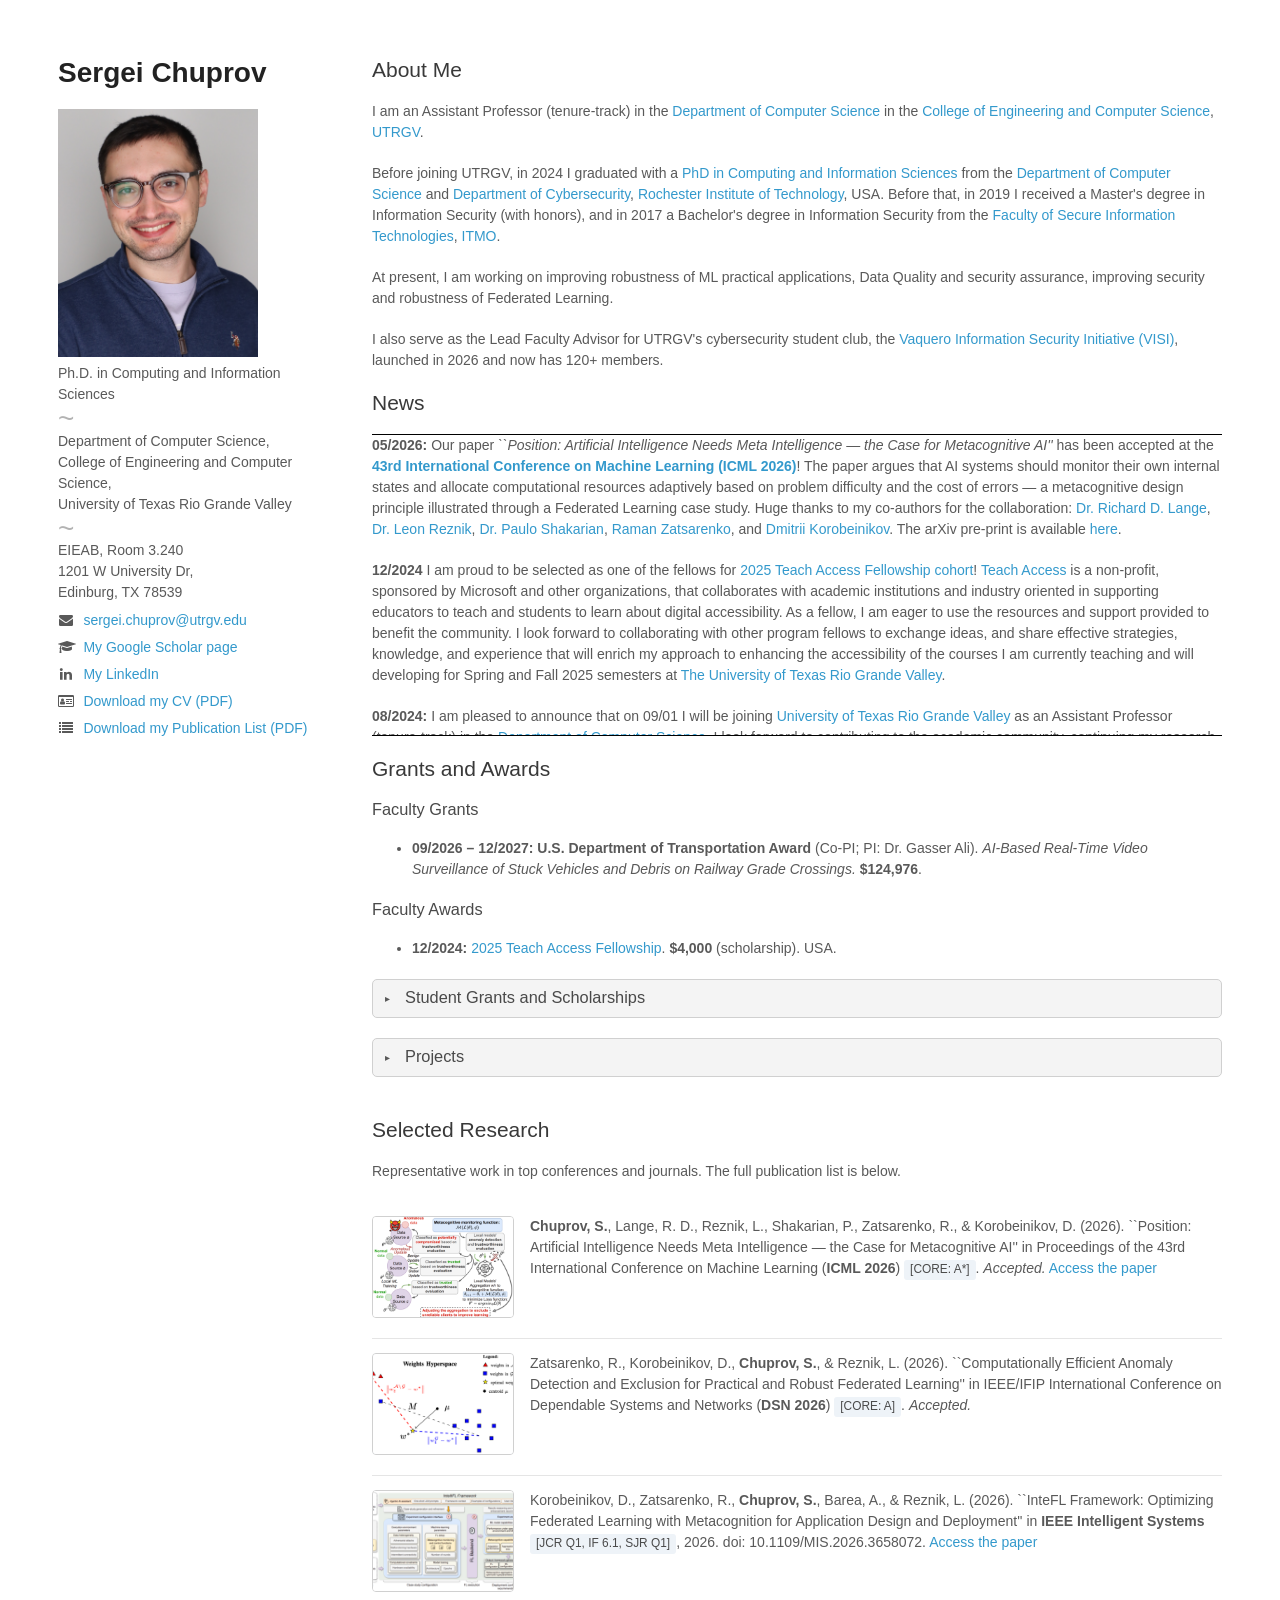
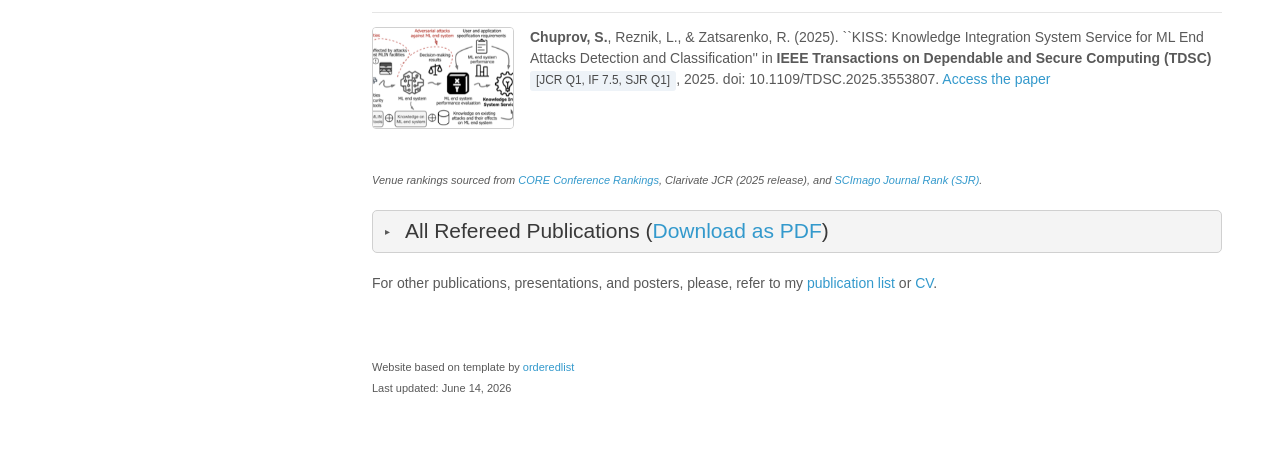
==== commit cfc7732b: "docs+web: add ICICT 2026 paper (Pena, Chuprov, Zatsarenko, Reznik)" ====
--- a/index.html
+++ b/index.html
@@ -315,8 +315,8 @@
           <summary><h3>Projects</h3></summary>
           <ul class="project-list">
             <li class="project-item">
-              <img class="project-thumb" src="assets/img/thumbnails/AI%20Based%20Real%20Time%20Video%20Surveillance%20of%20Stuck%20Vehicles%20and%20Debris%20on%20Railway%20Grade%20Crossings.png" alt=""
-                onerror="this.onerror=null;this.src='assets/img/thumbnails/_placeholder.svg'" loading="lazy">
+              <span class="thumb-wrap"><img class="project-thumb" src="assets/img/thumbnails/AI%20Based%20Real%20Time%20Video%20Surveillance%20of%20Stuck%20Vehicles%20and%20Debris%20on%20Railway%20Grade%20Crossings.png" alt=""
+                onerror="this.onerror=null;this.src='assets/img/thumbnails/_placeholder.svg'" loading="lazy"></span>
               <div class="project-text">
                 <b>AI-Based Real-Time Video Surveillance of Stuck Vehicles and Debris on Railway Grade Crossings</b>
                 (September 2026 - December 2027)
@@ -328,8 +328,8 @@
             </li>
 
             <li class="project-item">
-              <img class="project-thumb" src="assets/img/thumbnails/InteFL%20Framework%20Optimizing%20Federated%20Learning%20with%20Metacognition%20for%20Application%20Design%20and%20Deployment.png" alt=""
-                onerror="this.onerror=null;this.src='assets/img/thumbnails/_placeholder.svg'" loading="lazy">
+              <span class="thumb-wrap"><img class="project-thumb" src="assets/img/thumbnails/InteFL%20Framework%20Optimizing%20Federated%20Learning%20with%20Metacognition%20for%20Application%20Design%20and%20Deployment.png" alt=""
+                onerror="this.onerror=null;this.src='assets/img/thumbnails/_placeholder.svg'" loading="lazy"></span>
               <div class="project-text">
                 <b>InteFL: Federated Learning Execution Framework</b> (2024 - present)
                 <p>An open-source software framework for designing, deploying, and experimenting with Federated
@@ -347,8 +347,8 @@
             </li>
 
             <li class="project-item">
-              <img class="project-thumb" src="assets/img/thumbnails/smores.png" alt=""
-                onerror="this.onerror=null;this.src='assets/img/thumbnails/_placeholder.svg'" loading="lazy">
+              <span class="thumb-wrap"><img class="project-thumb" src="assets/img/thumbnails/smores.png" alt=""
+                onerror="this.onerror=null;this.src='assets/img/thumbnails/_placeholder.svg'" loading="lazy"></span>
               <div class="project-text">
                 <b>Collaborative research: IDEAS lab: ETAUS: Smarter Microbial Observatories for Realtime ExperimentS
                   (SMORES)</b> (2023 - present)
@@ -361,8 +361,8 @@
             </li>
 
             <li class="project-item">
-              <img class="project-thumb" src="assets/img/thumbnails/Enhancing%20Security%20and%20Privacy%20of%20the%20Conventional%20Federated%20Learning.png" alt=""
-                onerror="this.onerror=null;this.src='assets/img/thumbnails/_placeholder.svg'" loading="lazy">
+              <span class="thumb-wrap"><img class="project-thumb" src="assets/img/thumbnails/Enhancing%20Security%20and%20Privacy%20of%20the%20Conventional%20Federated%20Learning.png" alt=""
+                onerror="this.onerror=null;this.src='assets/img/thumbnails/_placeholder.svg'" loading="lazy"></span>
               <div class="project-text">
                 <b>Enhancing Security and Privacy of the Conventional Federated Learning</b> (September 2022 - July
                 2024)
@@ -388,8 +388,8 @@
             </li>
 
             <li class="project-item">
-              <img class="project-thumb" src="assets/img/thumbnails/Developing%20Methods%20and%20Tools%20for%20Machine%20Learning%20Robustness%20Assurance%20under%20Vulnerable%20Cyberinfrastructure%20and%20Varying%20Data%20Quality.png" alt=""
-                onerror="this.onerror=null;this.src='assets/img/thumbnails/_placeholder.svg'" loading="lazy">
+              <span class="thumb-wrap"><img class="project-thumb" src="assets/img/thumbnails/Developing%20Methods%20and%20Tools%20for%20Machine%20Learning%20Robustness%20Assurance%20under%20Vulnerable%20Cyberinfrastructure%20and%20Varying%20Data%20Quality.png" alt=""
+                onerror="this.onerror=null;this.src='assets/img/thumbnails/_placeholder.svg'" loading="lazy"></span>
               <div class="project-text">
                 <b>Developing Methods and Tools for Machine Learning Robustness Assurance under Vulnerable
                   Cyberinfrastructure and Varying Data Quality</b> (May 2022 - April 2024)
@@ -411,8 +411,8 @@
             </li>
 
             <li class="project-item">
-              <img class="project-thumb" src="assets/img/thumbnails/Partisan%20Telegram%20Application%20and%20Operational%20Security%20Assessment.png" alt=""
-                onerror="this.onerror=null;this.src='assets/img/thumbnails/_placeholder.svg'" loading="lazy">
+              <span class="thumb-wrap"><img class="project-thumb" src="assets/img/thumbnails/Partisan%20Telegram%20Application%20and%20Operational%20Security%20Assessment.png" alt=""
+                onerror="this.onerror=null;this.src='assets/img/thumbnails/_placeholder.svg'" loading="lazy"></span>
               <div class="project-text">
                 <b>Partisan Telegram Application and Operational Security Assessment</b> (February 2022 - July 2022)
                 <p>In this project, we developed an open-source <a
@@ -432,8 +432,8 @@
             </li>
 
             <li class="project-item">
-              <img class="project-thumb" src="assets/img/thumbnails/Enhancing%20Sensor%20Network%20Security%20with%20Reputation%20and%20Trust-Based%20Technique.png" alt=""
-                onerror="this.onerror=null;this.src='assets/img/thumbnails/_placeholder.svg'" loading="lazy">
+              <span class="thumb-wrap"><img class="project-thumb" src="assets/img/thumbnails/Enhancing%20Sensor%20Network%20Security%20with%20Reputation%20and%20Trust-Based%20Technique.png" alt=""
+                onerror="this.onerror=null;this.src='assets/img/thumbnails/_placeholder.svg'" loading="lazy"></span>
               <div class="project-text">
                 <b>Enhancing Sensor Network Security with Reputation and Trust-Based Technique</b> (May 2021 - August
                 2021)
@@ -449,8 +449,8 @@
             </li>
 
             <li class="project-item">
-              <img class="project-thumb" src="assets/img/thumbnails/Development%20of%20Hardware%20and%20Software%20Modules%20for%20Critical%20Objects%20Monitoring%20over%20the%20Conditions%20of%20Uncertainty%20and%20Data%20Incompleteness%20for%20Malicious%20Attacks%20Prevention%20and%20Mitigation.png" alt=""
-                onerror="this.onerror=null;this.src='assets/img/thumbnails/_placeholder.svg'" loading="lazy">
+              <span class="thumb-wrap"><img class="project-thumb" src="assets/img/thumbnails/Development%20of%20Hardware%20and%20Software%20Modules%20for%20Critical%20Objects%20Monitoring%20over%20the%20Conditions%20of%20Uncertainty%20and%20Data%20Incompleteness%20for%20Malicious%20Attacks%20Prevention%20and%20Mitigation.png" alt=""
+                onerror="this.onerror=null;this.src='assets/img/thumbnails/_placeholder.svg'" loading="lazy"></span>
               <div class="project-text">
                 <b>Development of Hardware and Software Modules for Critical Objects Monitoring over the Conditions of
                   Uncertainty and Data Incompleteness for Malicious Attacks Prevention and Mitigation</b> (September
@@ -466,8 +466,8 @@
             </li>
 
             <li class="project-item">
-              <img class="project-thumb" src="assets/img/thumbnails/Development%20of%20a%20Quantum%20Secure%20Hybrid%20Platform%20for%20Distributed%20Cyber-Physical%20Systems%20Control.png" alt=""
-                onerror="this.onerror=null;this.src='assets/img/thumbnails/_placeholder.svg'" loading="lazy">
+              <span class="thumb-wrap"><img class="project-thumb" src="assets/img/thumbnails/Development%20of%20a%20Quantum%20Secure%20Hybrid%20Platform%20for%20Distributed%20Cyber-Physical%20Systems%20Control.png" alt=""
+                onerror="this.onerror=null;this.src='assets/img/thumbnails/_placeholder.svg'" loading="lazy"></span>
               <div class="project-text">
                 <b>Development of a Quantum Secure Hybrid Platform for Distributed Cyber-Physical Systems Control</b>
                 (May 2018 - August 2019)
@@ -479,8 +479,8 @@
             </li>
 
             <li class="project-item">
-              <img class="project-thumb" src="assets/img/thumbnails/Development%20of%20Experimental%20Testbed%20for%20Smart%20City%20Control%20and%20Security%20Algorithms%20Research%20and%20Verification.png" alt=""
-                onerror="this.onerror=null;this.src='assets/img/thumbnails/_placeholder.svg'" loading="lazy">
+              <span class="thumb-wrap"><img class="project-thumb" src="assets/img/thumbnails/Development%20of%20Experimental%20Testbed%20for%20Smart%20City%20Control%20and%20Security%20Algorithms%20Research%20and%20Verification.png" alt=""
+                onerror="this.onerror=null;this.src='assets/img/thumbnails/_placeholder.svg'" loading="lazy"></span>
               <div class="project-text">
                 <b>Development of Experimental Testbed for Smart City Control and Security Algorithms Research and
                   Verification</b> (May 2018 - March 2019)
@@ -505,8 +505,8 @@
         </p>
         <ul class="selected-publications">
           <li>
-            <img class="pub-thumb" src="assets/img/thumbnails/Position%20Artificial%20Intelligence%20Needs%20Meta%20Intelligence%20the%20Case%20for%20Metacognitive%20AI.png" alt=""
-              onerror="this.onerror=null;this.src='assets/img/thumbnails/_placeholder.svg'" loading="lazy">
+            <span class="thumb-wrap"><img class="pub-thumb" src="assets/img/thumbnails/Position%20Artificial%20Intelligence%20Needs%20Meta%20Intelligence%20the%20Case%20for%20Metacognitive%20AI.png" alt=""Position: Artificial Intelligence Needs Meta Intelligence" — click to enlarge"
+              onerror="this.onerror=null;this.src='assets/img/thumbnails/_placeholder.svg'" loading="lazy"></span>
             <div class="pub-text">
               <b>Chuprov, S.</b>, Lange, R. D., Reznik, L., Shakarian, P., Zatsarenko, R., & Korobeinikov, D. (2026).
               ``Position: Artificial Intelligence Needs Meta Intelligence &mdash; the Case for Metacognitive AI'' in
@@ -516,8 +516,8 @@
             </div>
           </li>
           <li>
-            <img class="pub-thumb" src="assets/img/thumbnails/Computationally%20Efficient%20Anomaly%20Detection%20and%20Exclusion%20for%20Practical%20and%20Robust%20Federated%20Learning.png" alt=""
-              onerror="this.onerror=null;this.src='assets/img/thumbnails/_placeholder.svg'" loading="lazy">
+            <span class="thumb-wrap"><img class="pub-thumb" src="assets/img/thumbnails/Computationally%20Efficient%20Anomaly%20Detection%20and%20Exclusion%20for%20Practical%20and%20Robust%20Federated%20Learning.png" alt=""
+              onerror="this.onerror=null;this.src='assets/img/thumbnails/_placeholder.svg'" loading="lazy"></span>
             <div class="pub-text">
               Zatsarenko, R., Korobeinikov, D., <b>Chuprov, S.</b>, & Reznik, L. (2026). ``Computationally Efficient
               Anomaly Detection and Exclusion for Practical and Robust Federated Learning'' in IEEE/IFIP International
@@ -526,8 +526,8 @@
             </div>
           </li>
           <li>
-            <img class="pub-thumb" src="assets/img/thumbnails/InteFL%20Framework%20Optimizing%20Federated%20Learning%20with%20Metacognition%20for%20Application%20Design%20and%20Deployment.png" alt=""
-              onerror="this.onerror=null;this.src='assets/img/thumbnails/_placeholder.svg'" loading="lazy">
+            <span class="thumb-wrap"><img class="pub-thumb" src="assets/img/thumbnails/InteFL%20Framework%20Optimizing%20Federated%20Learning%20with%20Metacognition%20for%20Application%20Design%20and%20Deployment.png" alt=""
+              onerror="this.onerror=null;this.src='assets/img/thumbnails/_placeholder.svg'" loading="lazy"></span>
             <div class="pub-text">
               Korobeinikov, D., Zatsarenko, R., <b>Chuprov, S.</b>, Barea, A., & Reznik, L. (2026). ``InteFL Framework:
               Optimizing Federated Learning with Metacognition for Application Design and Deployment'' in <b>IEEE
@@ -537,8 +537,8 @@
             </div>
           </li>
           <li>
-            <img class="pub-thumb" src="assets/img/thumbnails/KISS%20Knowledge%20Integration%20System%20Service%20for%20ML%20End%20Attacks%20Detection%20and%20Classification.png" alt=""
-              onerror="this.onerror=null;this.src='assets/img/thumbnails/_placeholder.svg'" loading="lazy">
+            <span class="thumb-wrap"><img class="pub-thumb" src="assets/img/thumbnails/KISS%20Knowledge%20Integration%20System%20Service%20for%20ML%20End%20Attacks%20Detection%20and%20Classification.png" alt=""
+              onerror="this.onerror=null;this.src='assets/img/thumbnails/_placeholder.svg'" loading="lazy"></span>
             <div class="pub-text">
               <b>Chuprov, S.</b>, Reznik, L., & Zatsarenko, R. (2025). ``KISS: Knowledge Integration System Service for
               ML End Attacks Detection and Classification'' in <b>IEEE Transactions on Dependable and Secure Computing
@@ -682,6 +682,12 @@
             2026. doi: 10.1109/CCNC65079.2026.11366390. <a href="https://ieeexplore.ieee.org/abstract/document/11366390"
               target="_blank" rel="noopener noreferrer">Access the paper</a></li>
 
+          <li>Peña, A., <b>Chuprov, S.</b>, Zatsarenko, R., & Reznik, L. (2026). ``Improving PID Control with Bayesian
+            Optimization for Adversarially Robust Federated Learning'' in Proceedings of the 9th International
+            Conference on Information and Computer Technologies (ICICT 2026), pp. 149-154. doi:
+            10.1145/3803291.3803377. <a href="https://doi.org/10.1145/3803291.3803377" target="_blank"
+              rel="noopener noreferrer">Access the paper</a></li>
+
           <li>Zatsarenko, R., <b>Chuprov, S.</b>, Korobeinikov, D., Reznik, L., & Peña, A. (2025). ``MADE-PI: Framework
             for Effective Anomaly Detection in Federated Learning Applications'' in 2025 International Conference on
             Machine Learning and Applications (ICMLA). 2025, pp. 446-451, doi: 10.1109/ICMLA66185.2025.00067. <a
@@ -914,7 +920,7 @@
       <br>
       <br>
       <p><small>Website based on template by <a href="https://github.com/orderedlist">orderedlist</a><br>
-          Last updated: June 5, 2026</small></p>
+          Last updated: June 14, 2026</small></p>
 
     </section>
   </div>
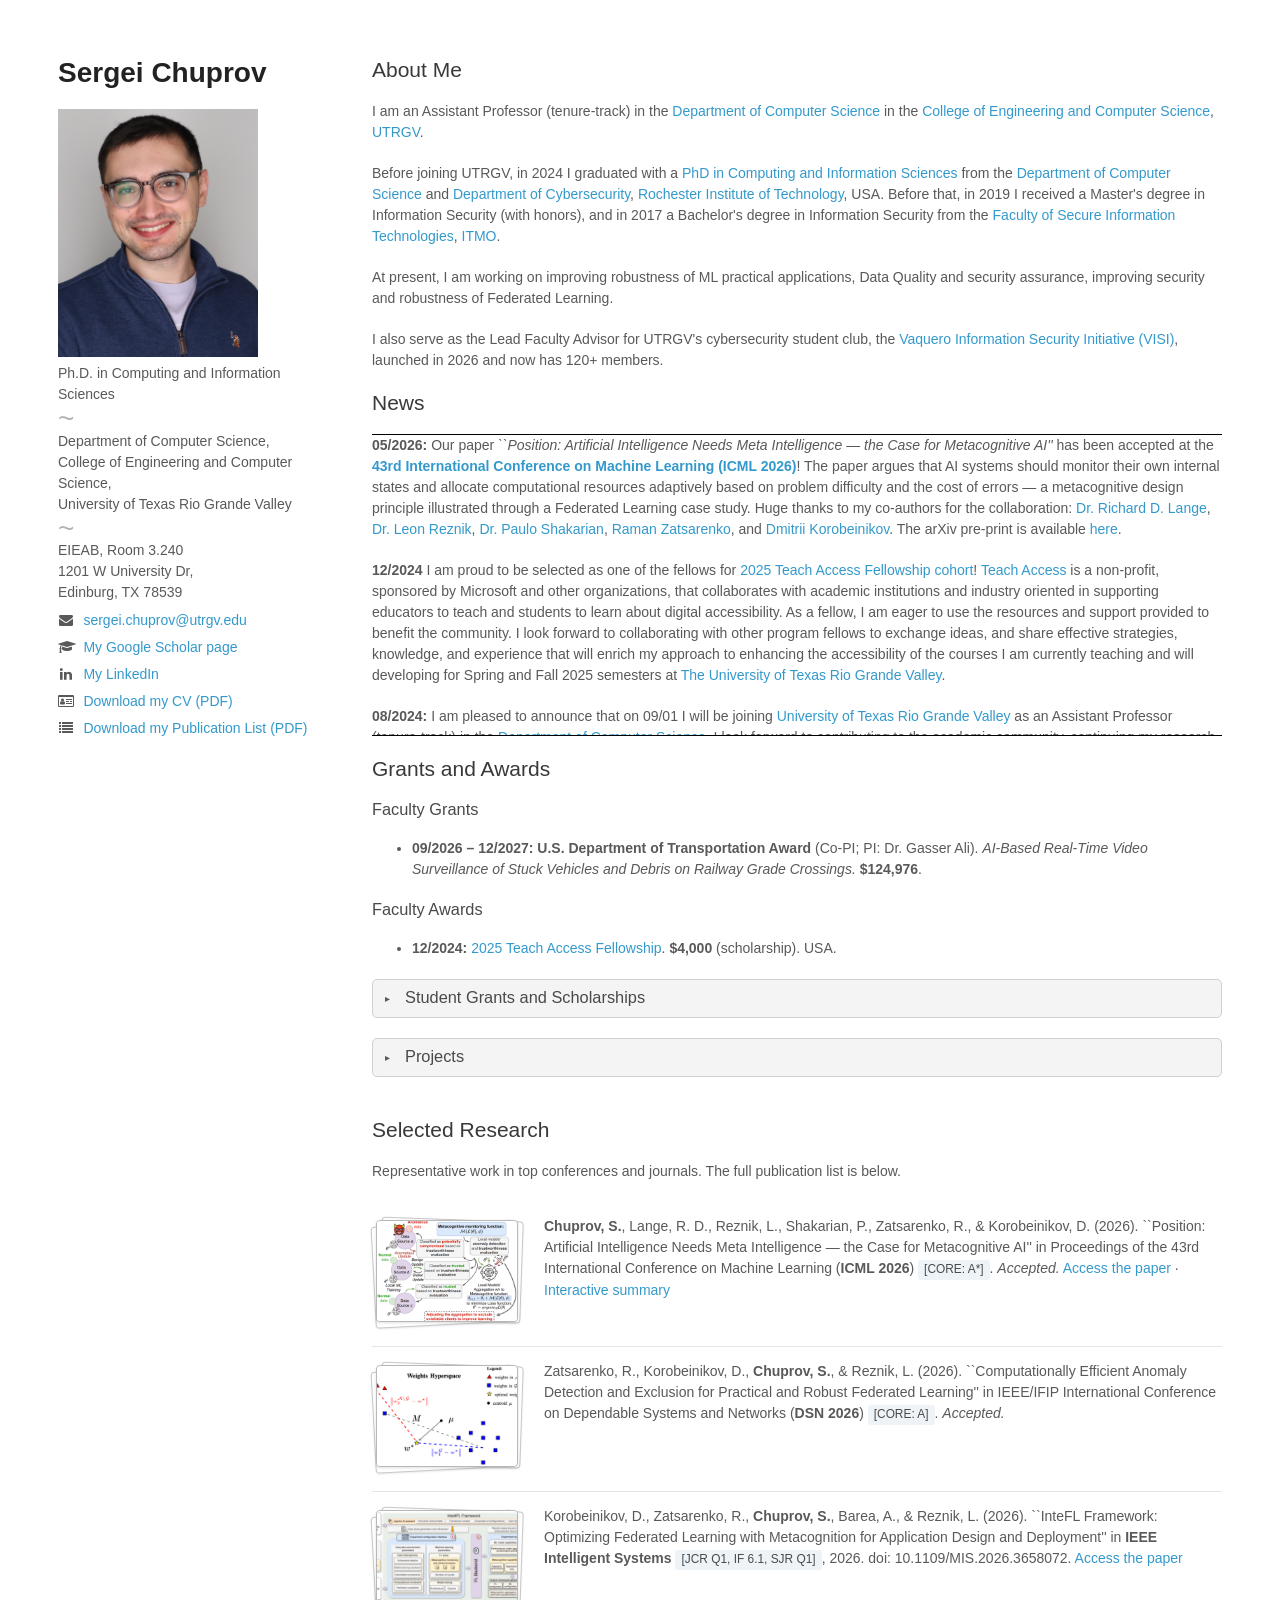
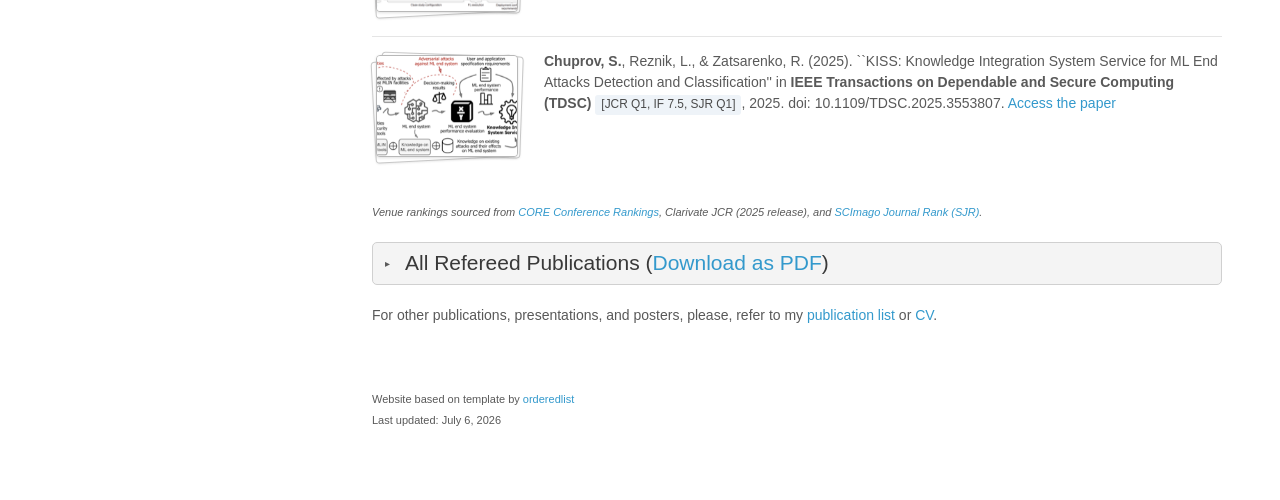
==== commit c5e8cac8: "feat(web): add ICML 2026 interactive summary page and poster" ====
--- a/index.html
+++ b/index.html
@@ -513,6 +513,8 @@
               Proceedings of the 43rd International Conference on Machine Learning (<b>ICML 2026</b>) <span
                 class="venue-rank">[CORE: A*]</span>. <em>Accepted.</em>
               <a href="https://arxiv.org/abs/2605.15567" target="_blank" rel="noopener noreferrer">Access the paper</a>
+              &middot; <a href="https://faculty.utrgv.edu/sergei.chuprov/icml2026/icml2026.html" target="_blank"
+                rel="noopener noreferrer">Interactive summary</a>
             </div>
           </li>
           <li>
@@ -920,7 +922,7 @@
       <br>
       <br>
       <p><small>Website based on template by <a href="https://github.com/orderedlist">orderedlist</a><br>
-          Last updated: June 14, 2026</small></p>
+          Last updated: July 6, 2026</small></p>
 
     </section>
   </div>
--- a/assets/css/styles.css
+++ b/assets/css/styles.css
@@ -179,15 +179,45 @@
   border-bottom: none;
 }
 
+.thumb-wrap {
+  position: relative;
+  display: inline-block;
+  flex-shrink: 0;
+  margin: 4px 10px 10px 4px;
+}
+
+.thumb-wrap::before,
+.thumb-wrap::after {
+  content: "";
+  position: absolute;
+  inset: 0;
+  background: #fff;
+  border: 1px solid #c8c8c8;
+  border-radius: 4px;
+  box-shadow: 0 1px 2px rgba(0, 0, 0, 0.08);
+  z-index: 0;
+}
+
+.thumb-wrap::before {
+  transform: rotate(-3deg) translate(-3px, 3px);
+}
+
+.thumb-wrap::after {
+  transform: rotate(2deg) translate(4px, -1px);
+}
+
 .pub-thumb,
 .project-thumb {
+  position: relative;
+  z-index: 1;
+  display: block;
   width: 140px;
   height: 100px;
   object-fit: cover;
   border-radius: 4px;
-  border: 1px solid #d0d0d0;
+  border: 1px solid #b8b8b8;
   background: #eef3f8;
-  flex-shrink: 0;
+  box-shadow: 0 1px 3px rgba(0, 0, 0, 0.12);
 }
 
 .pub-text,
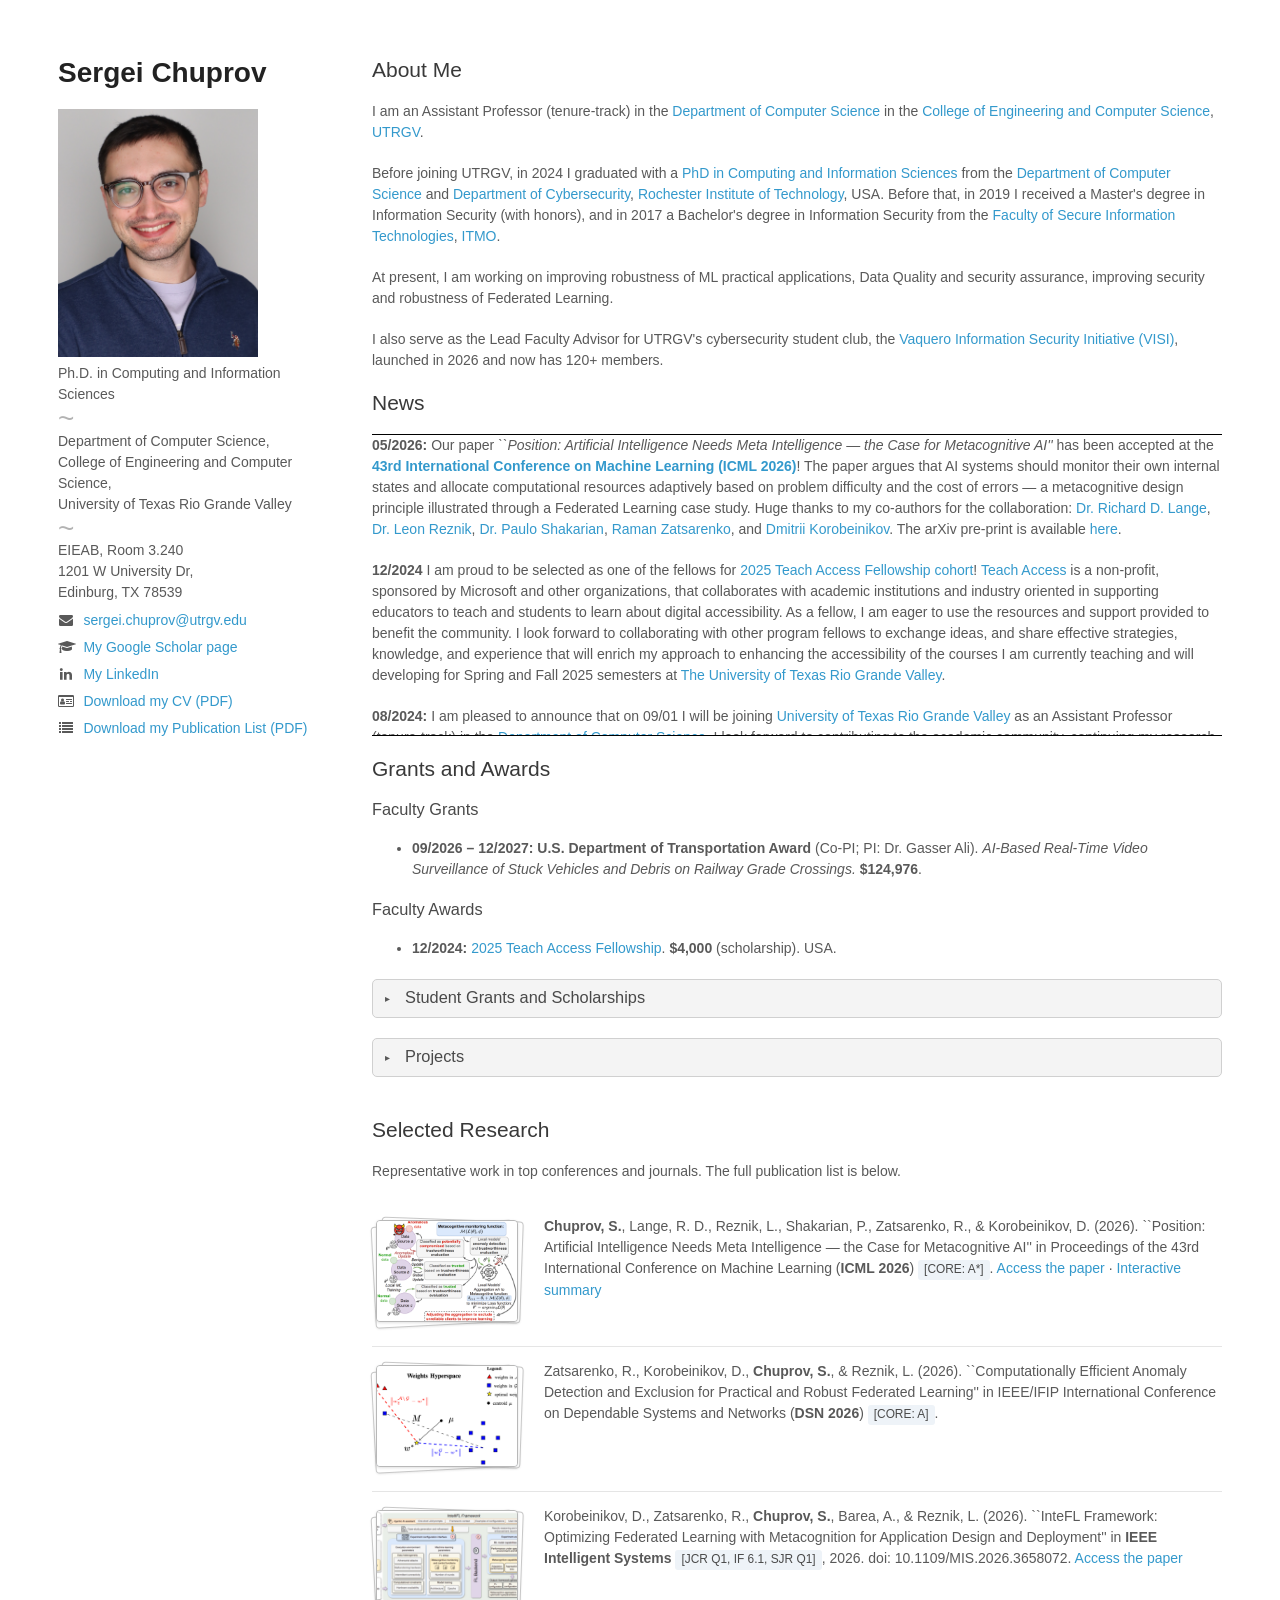
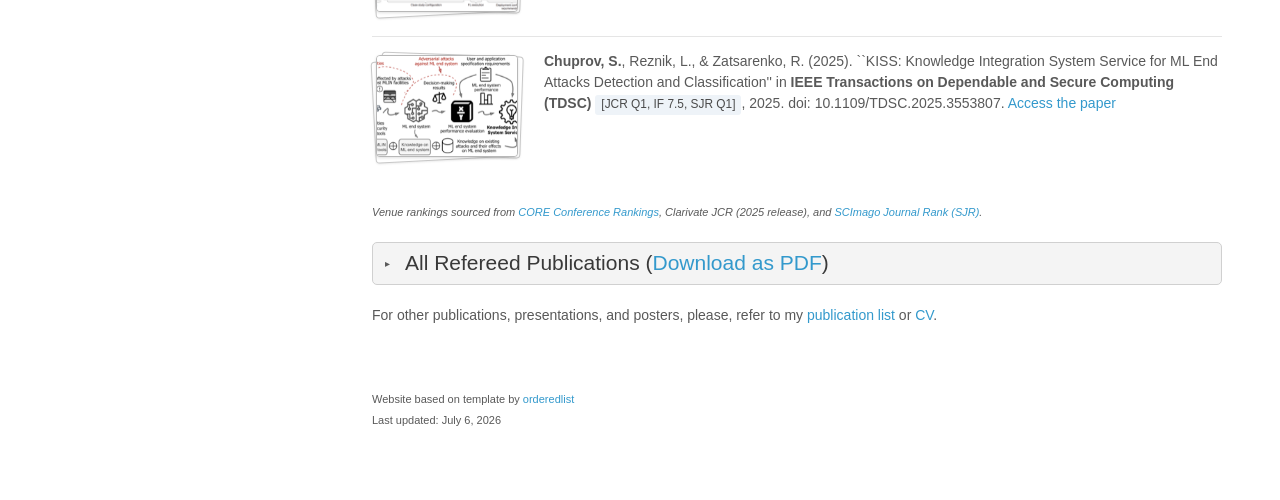
==== commit 6e7d32de: "Update publication metadata" ====
--- a/index.html
+++ b/index.html
@@ -511,7 +511,7 @@
               <b>Chuprov, S.</b>, Lange, R. D., Reznik, L., Shakarian, P., Zatsarenko, R., & Korobeinikov, D. (2026).
               ``Position: Artificial Intelligence Needs Meta Intelligence &mdash; the Case for Metacognitive AI'' in
               Proceedings of the 43rd International Conference on Machine Learning (<b>ICML 2026</b>) <span
-                class="venue-rank">[CORE: A*]</span>. <em>Accepted.</em>
+                class="venue-rank">[CORE: A*]</span>. 
               <a href="https://arxiv.org/abs/2605.15567" target="_blank" rel="noopener noreferrer">Access the paper</a>
               &middot; <a href="https://faculty.utrgv.edu/sergei.chuprov/icml2026/icml2026.html" target="_blank"
                 rel="noopener noreferrer">Interactive summary</a>
@@ -524,7 +524,7 @@
               Zatsarenko, R., Korobeinikov, D., <b>Chuprov, S.</b>, & Reznik, L. (2026). ``Computationally Efficient
               Anomaly Detection and Exclusion for Practical and Robust Federated Learning'' in IEEE/IFIP International
               Conference on Dependable Systems and Networks (<b>DSN 2026</b>) <span class="venue-rank">[CORE:
-                A]</span>. <em>Accepted.</em>
+                A]</span>. 
             </div>
           </li>
           <li>
@@ -661,13 +661,13 @@
         <ol class="journal">
           <li><b>Chuprov, S.</b>, Lange, R. D., Reznik, L., Shakarian, P., Zatsarenko, R., & Korobeinikov, D. (2026).
             ``Position: Artificial Intelligence Needs Meta Intelligence &mdash; the Case for Metacognitive AI'' in
-            Proceedings of the 43rd International Conference on Machine Learning (ICML 2026). <em>Accepted.</em> <a
+            Proceedings of the 43rd International Conference on Machine Learning (ICML 2026). <a
               href="https://arxiv.org/abs/2605.15567" target="_blank" rel="noopener noreferrer">Access the paper</a>
           </li>
 
           <li>Zatsarenko, R., Korobeinikov, D., <b>Chuprov, S.</b>, & Reznik, L. (2026). ``Computationally Efficient
             Anomaly Detection and Exclusion for Practical and Robust Federated Learning'' in IEEE/IFIP International
-            Conference on Dependable Systems and Networks (DSN 2026). <em>Accepted.</em></li>
+            Conference on Dependable Systems and Networks (DSN 2026).</li>
 
           <li>Peña, A. & <b>Chuprov, S.</b> (2026). ``Improving PID-Based Aggregation in Federated Learning for Consumer
             Applications'' in 2026 IEEE 23rd Consumer Communications & Networking Conference (CCNC). 2026. doi:
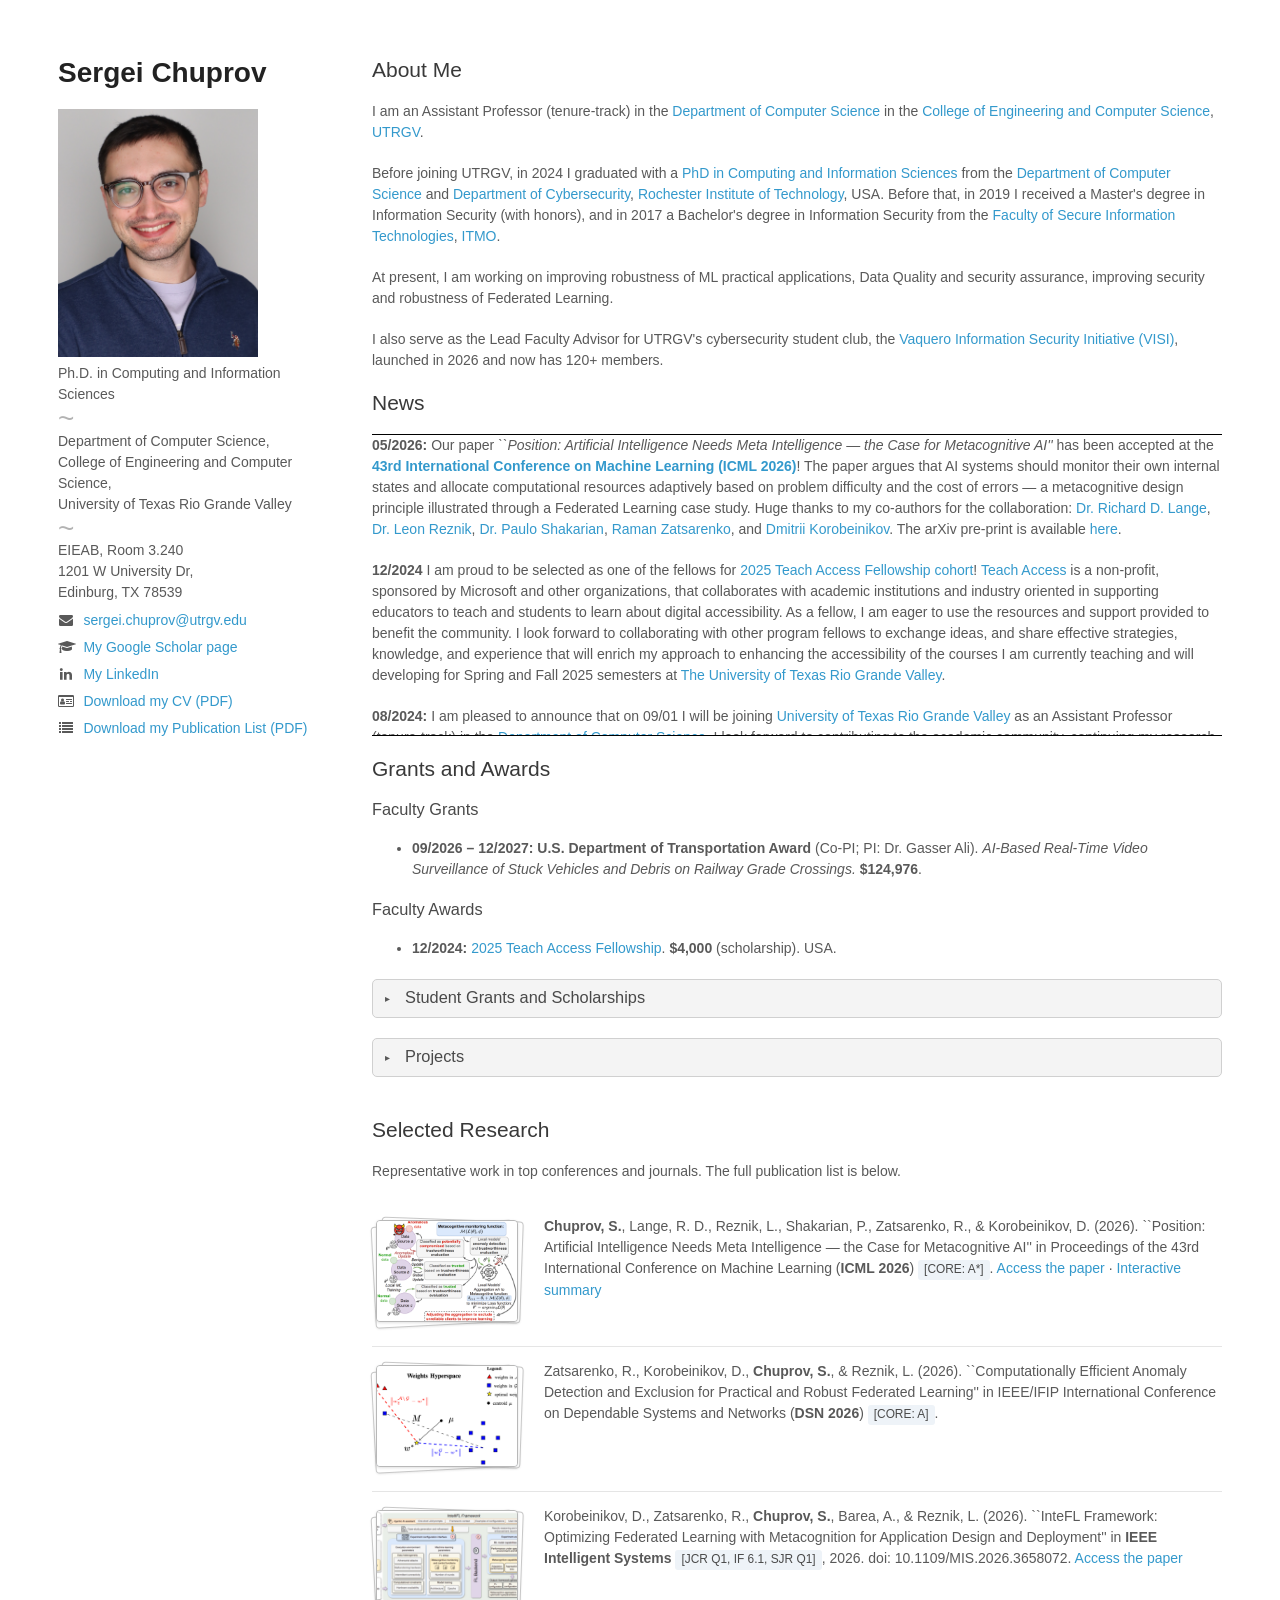
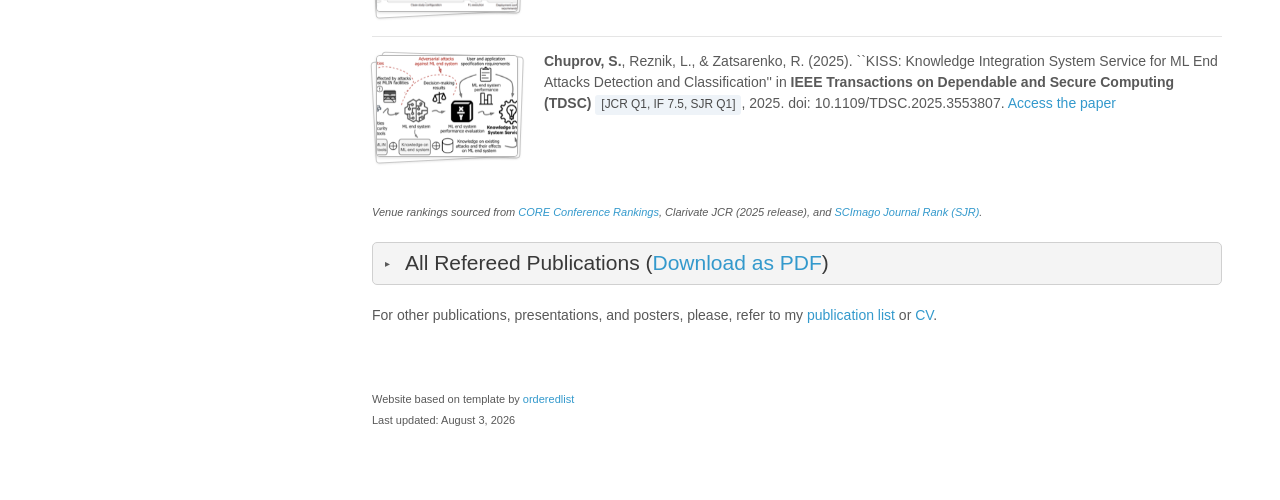
==== commit 432cdd68: "Update publication count and last updated date" ====
--- a/index.html
+++ b/index.html
@@ -659,6 +659,10 @@
 
         <h3>Conference Proceedings</h3>
         <ol class="journal">
+          <li>Amin, A., Hasan, K., Hong, L., <b>Chuprov, S.</b>, Thompson, R., Okpalaeze, A. D., Abena, P., Islam, T., &amp; Ahmed, I. (2026).
+            ``Lightweight Privacy-First Federated Learning for Medical AI'' in International Conference on Security and Privacy in Communication Systems (SecureComm 2026). doi: 10.1007/978-3-032-32764-2_13. <a
+              href="https://link.springer.com/chapter/10.1007/978-3-032-32764-2_13" target="_blank" rel="noopener noreferrer">Access the paper</a>
+          </li>
           <li><b>Chuprov, S.</b>, Lange, R. D., Reznik, L., Shakarian, P., Zatsarenko, R., & Korobeinikov, D. (2026).
             ``Position: Artificial Intelligence Needs Meta Intelligence &mdash; the Case for Metacognitive AI'' in
             Proceedings of the 43rd International Conference on Machine Learning (ICML 2026). <a
@@ -922,7 +926,7 @@
       <br>
       <br>
       <p><small>Website based on template by <a href="https://github.com/orderedlist">orderedlist</a><br>
-          Last updated: July 6, 2026</small></p>
+          Last updated: August 3, 2026</small></p>
 
     </section>
   </div>
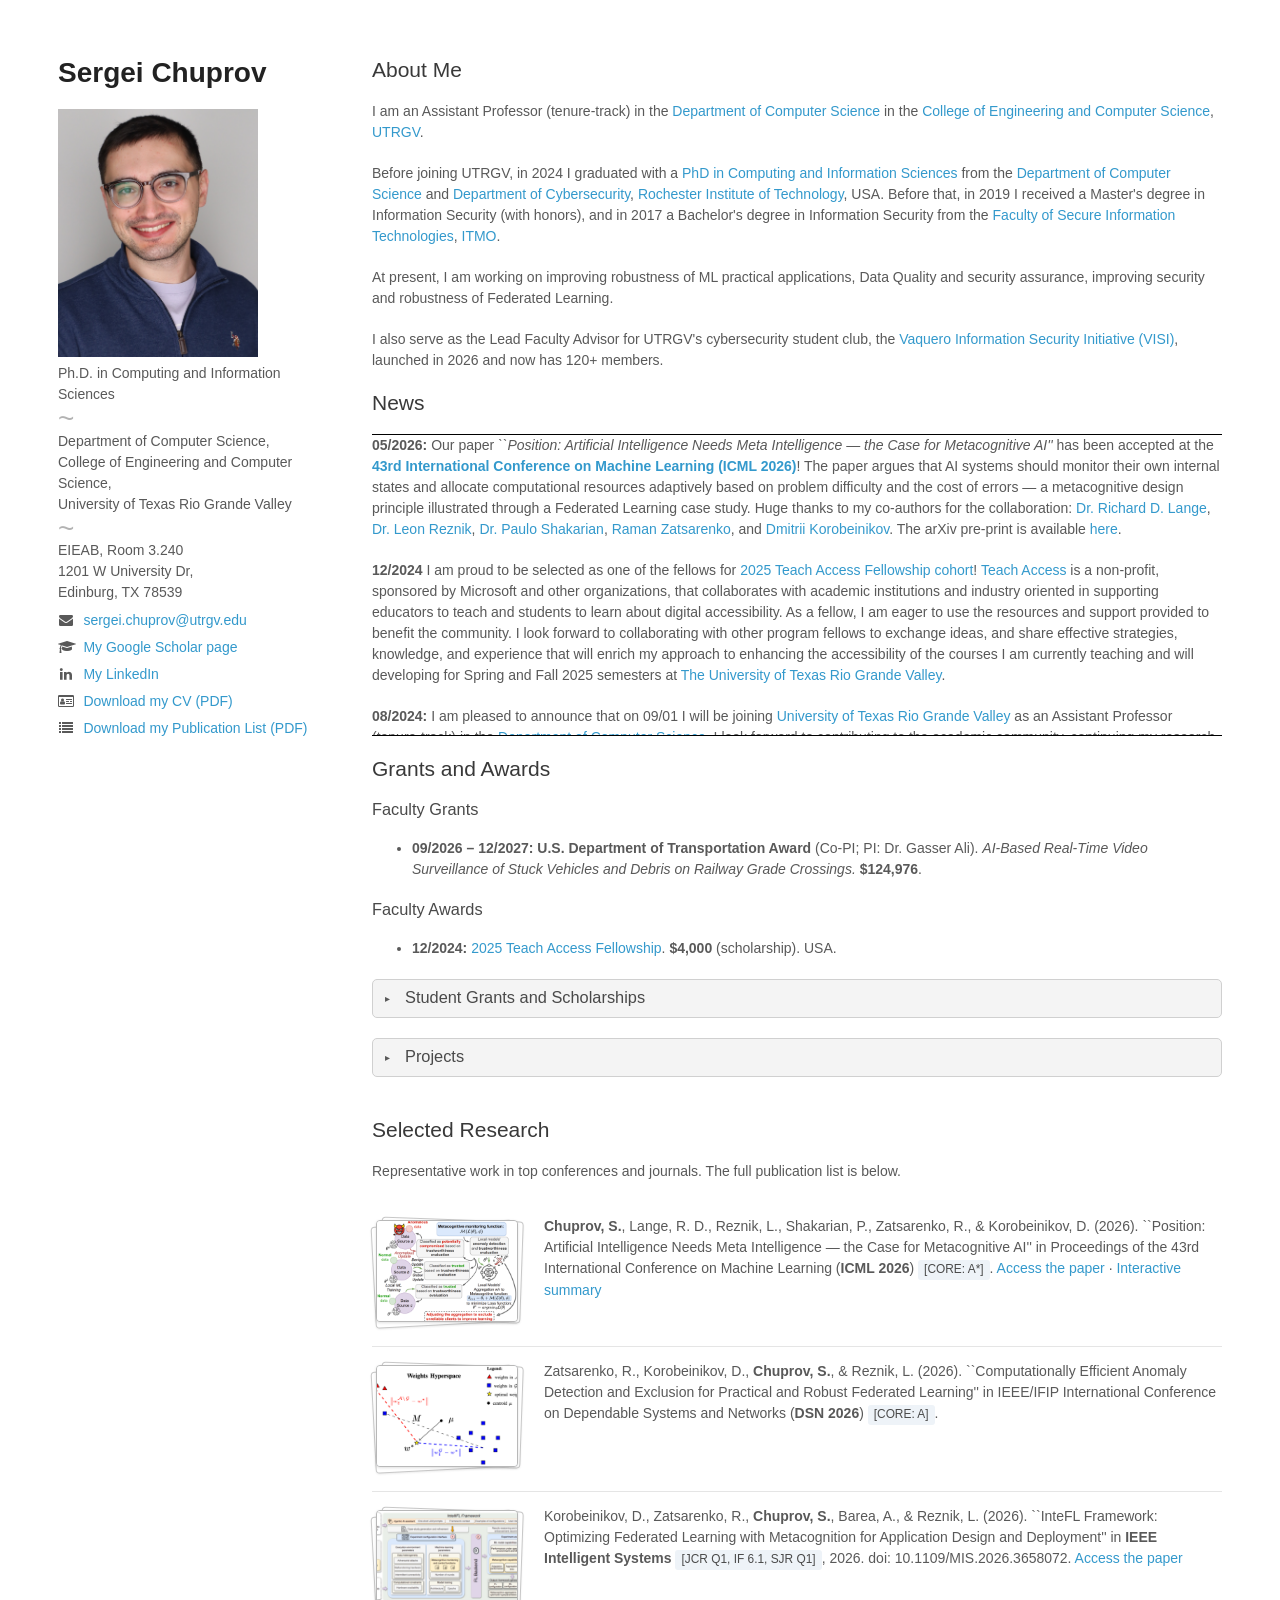
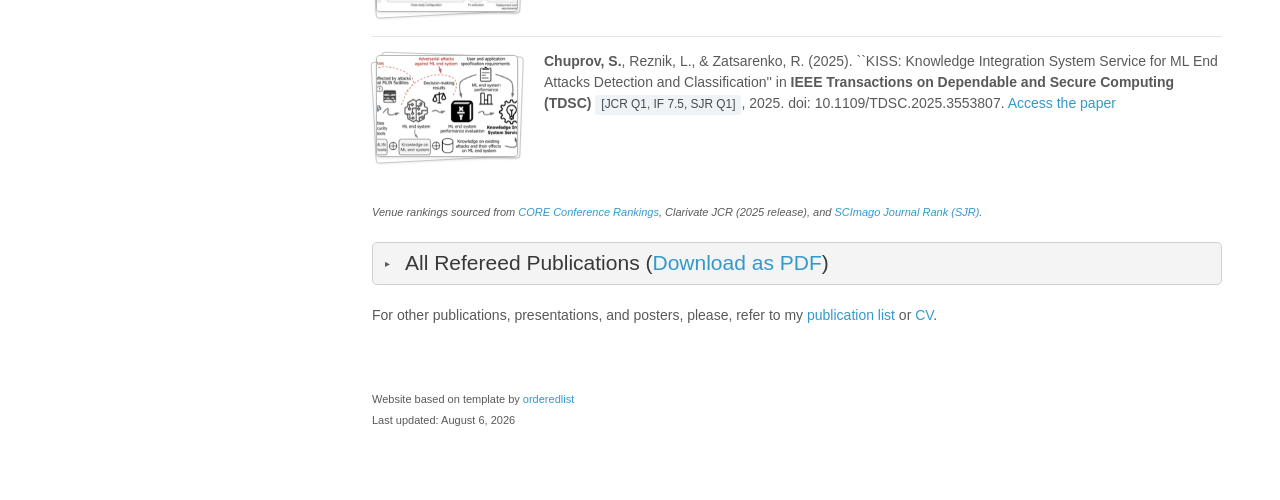
==== commit c3d68304: "Add A Granularity-Centered Taxonomy of Personalized Federated Learning" ====
--- a/index.html
+++ b/index.html
@@ -596,6 +596,8 @@
 
         <h3>Journal Publications</h3>
         <ol class="journal">
+          <li>Chan, E. E. N., <b>Chuprov, S.</b>, Ovi, P. R., &amp; Hasan, K. (2026). ``A Granularity-Centered Taxonomy of Personalized Federated Learning'' in Electronics. 2026, vol. 15, no. 15, 3481. doi: 10.3390/electronics15153481. <a
+              href="https://www.mdpi.com/2079-9292/15/15/3481" target="_blank" rel="noopener noreferrer">Access the paper</a></li>
           <li>Korobeinikov, D., Zatsarenko, R., <b>Chuprov, S.</b>, Barea, A., & Reznik, L. (2026). ``InteFL
             Framework: Optimizing Federated Learning with Metacognition for Application Design and Deployment'' in IEEE
             Intelligent Systems. 2026. doi: 10.1109/MIS.2026.3658072. <a
@@ -926,7 +928,7 @@
       <br>
       <br>
       <p><small>Website based on template by <a href="https://github.com/orderedlist">orderedlist</a><br>
-          Last updated: August 3, 2026</small></p>
+          Last updated: August 6, 2026</small></p>
 
     </section>
   </div>
